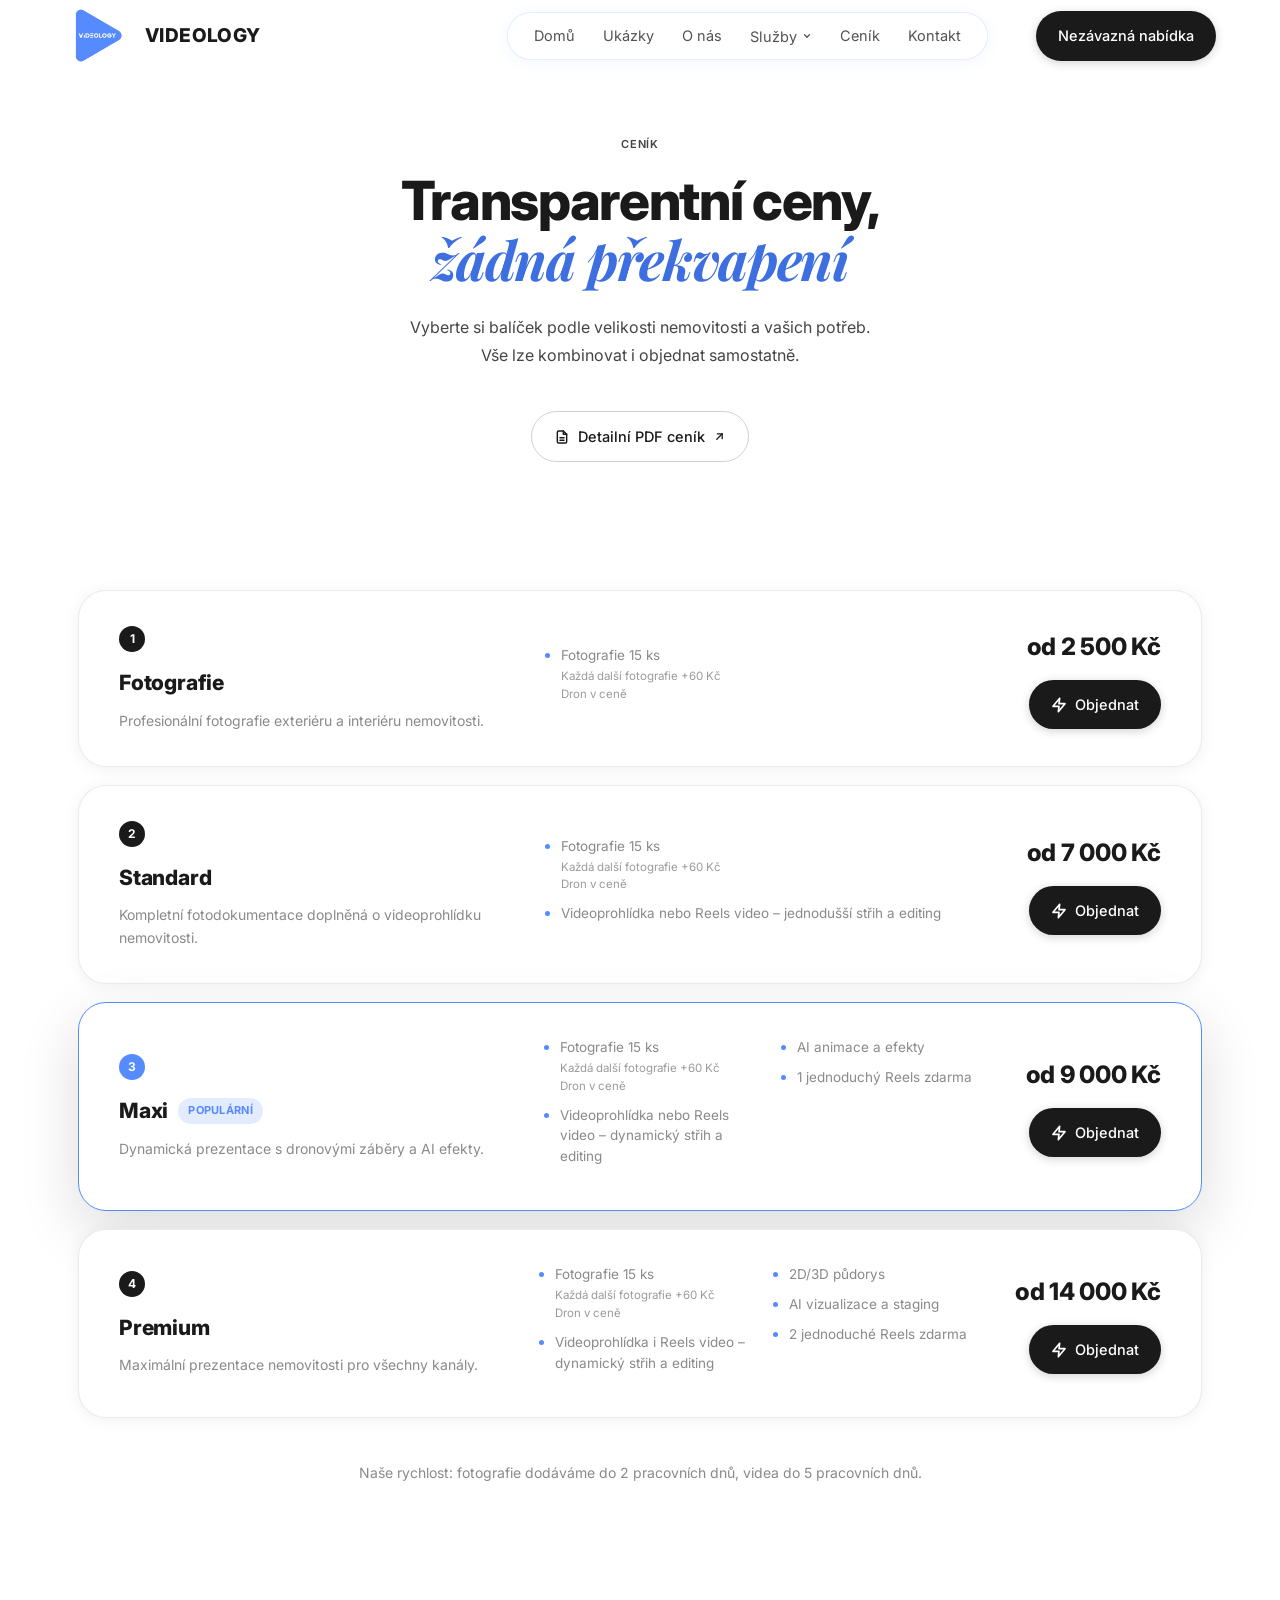
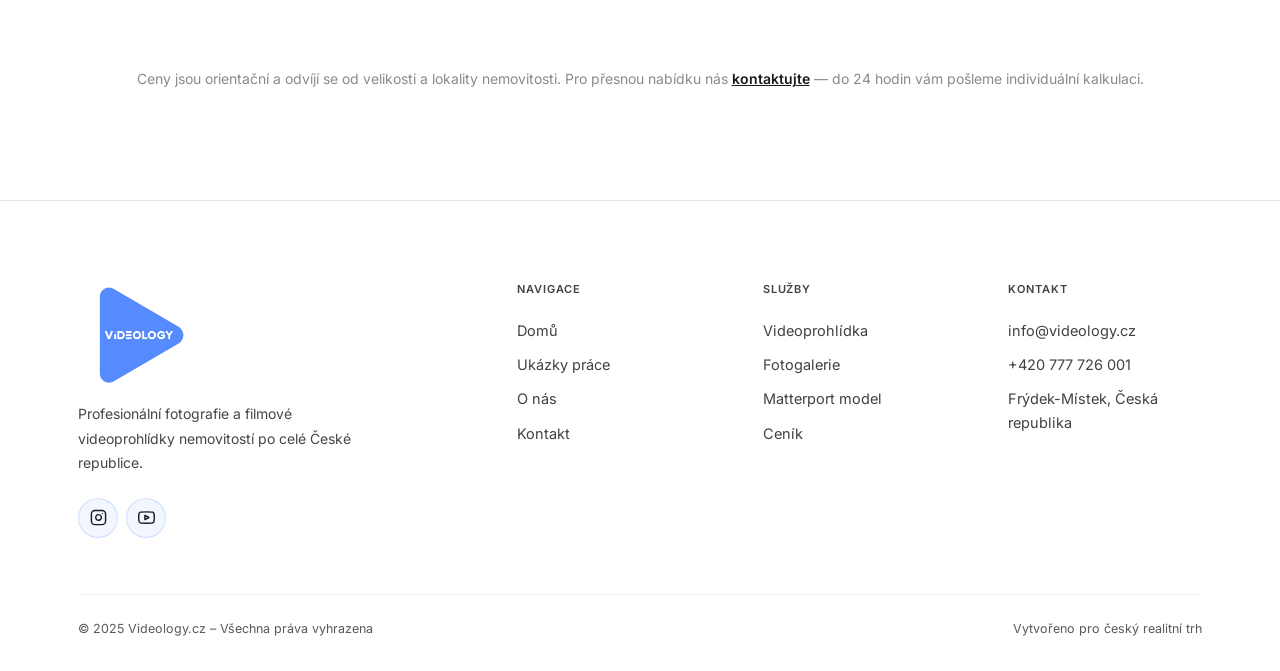
==== cenik.html @ 6eed4850 "Tweak accent-color usage in headings and fix Maxi/Standard highlight - Make three more italic headin" ====
<!DOCTYPE html>
<html lang="cs">
<head>
  <meta charset="UTF-8">
  <meta name="viewport" content="width=device-width, initial-scale=1.0">
  <title>Ceník – Videology.cz</title>
  <meta name="description" content="Ceník fotografických a video služeb pro nemovitosti — Videology.cz.">
  <link rel="icon" type="image/png" href="img/logo.png">
  <link rel="preconnect" href="https://fonts.googleapis.com">
  <link rel="preconnect" href="https://fonts.gstatic.com" crossorigin>
  <link href="https://fonts.googleapis.com/css2?family=Playfair+Display:ital,wght@0,700;1,400;1,700&family=Inter:wght@300;400;500;600;800&display=swap" rel="stylesheet">
  <link rel="stylesheet" href="css/style.css">
</head>
<body>

  <!-- ═══════════════════════════════════ NAVBAR ═══════════════════════════════════ -->
  <header class="navbar" id="navbar">
    <div class="container navbar-inner">
      <a href="index.html" class="nav-logo">
        <img src="img/logo.png" alt="Videology" class="brand-logo">
        <span class="brand-wordmark">VIDEOLOGY</span>
      </a>
      <nav class="nav-links" id="navLinks">
        <a href="index.html">Domů</a>
        <a href="index.html#vysledky">Ukázky</a>
        <a href="index.html#jak-pracujeme">O nás</a>
        <div class="nav-dropdown">
          <button type="button" class="nav-dropdown-trigger">
            Služby
            <svg width="10" height="10" viewBox="0 0 24 24" fill="none" stroke="currentColor" stroke-width="3" stroke-linecap="round" stroke-linejoin="round"><polyline points="6 9 12 15 18 9"/></svg>
          </button>
          <div class="nav-dropdown-menu">
            <a href="videoprohlidka.html">Videoprohlídka</a>
            <a href="fotogalerie.html">Fotogalerie</a>
            <a href="virtualni-model.html">Matterport model</a>
          </div>
        </div>
        <a href="cenik.html">Ceník</a>
        <a href="kontakt.html">Kontakt</a>
      </nav>
      <a href="index.html#kontakt" class="btn nav-cta">Nezávazná nabídka</a>
      <button class="nav-toggle" id="navToggle" aria-label="Otevřít menu">
        <span></span>
        <span></span>
        <span></span>
      </button>
    </div>
  </header>

  <!-- ═══════════════════════════════════ PRICING HEADER ═══════════════════════════ -->
  <section class="pricing-hero">
    <div class="container">
      <div class="results-header fade-up">
        <div class="section-label">Ceník</div>
        <h2 class="section-title">
          Transparentní ceny,<br>
          <em>žádná překvapení</em>
        </h2>
        <p class="section-subtitle">
          Vyberte si balíček podle velikosti nemovitosti a vašich potřeb.<br>
          Vše lze kombinovat i objednat samostatně.
        </p>
        <a href="cenik-videology.pdf" target="_blank" rel="noopener" class="btn btn-outline pdf-btn">
          <svg width="16" height="16" viewBox="0 0 24 24" fill="none" stroke="currentColor" stroke-width="2.2" stroke-linecap="round" stroke-linejoin="round"><path d="M14 3H7a2 2 0 0 0-2 2v14a2 2 0 0 0 2 2h10a2 2 0 0 0 2-2V8z"/><polyline points="14 3 14 8 19 8"/><line x1="9" y1="13" x2="15" y2="13"/><line x1="9" y1="17" x2="15" y2="17"/></svg>
          Detailní PDF ceník
          <svg width="13" height="13" viewBox="0 0 24 24" fill="none" stroke="currentColor" stroke-width="2.4" stroke-linecap="round" stroke-linejoin="round"><line x1="7" y1="17" x2="17" y2="7"/><polyline points="8 7 17 7 17 16"/></svg>
        </a>
      </div>
    </div>
  </section>

  <!-- ═══════════════════════════════════ BALÍČKY ══════════════════════════════════ -->
  <section class="services-section" style="padding-top:0;">
    <div class="container">
      <div class="plan-list">
        <div class="plan-row fade-up" style="--delay:0.1s">
          <div class="plan-row-info">
            <span class="plan-row-index">1</span>
            <h3>Fotografie</h3>
            <p>Profesionální fotografie exteriéru a interiéru nemovitosti.</p>
          </div>
          <ul class="plan-row-features">
            <li>Fotografie 15 ks<span class="plan-row-note">Každá další fotografie +60 Kč<br>Dron v ceně</span></li>
          </ul>
          <div class="plan-row-cta">
            <div class="plan-row-price">od 2 500 Kč</div>
            <a href="index.html#kontakt" class="btn btn-dark plan-order-btn" data-package="Fotografie">
              <svg width="16" height="16" viewBox="0 0 24 24" fill="none" stroke="currentColor" stroke-width="2.5" stroke-linecap="round" stroke-linejoin="round"><polygon points="13 2 3 14 12 14 11 22 21 10 12 10 13 2"/></svg>
              Objednat
            </a>
          </div>
        </div>

        <div class="plan-row fade-up" style="--delay:0.2s">
          <div class="plan-row-info">
            <span class="plan-row-index">2</span>
            <h3>Standard</h3>
            <p>Kompletní fotodokumentace doplněná o videoprohlídku nemovitosti.</p>
          </div>
          <ul class="plan-row-features">
            <li>Fotografie 15 ks<span class="plan-row-note">Každá další fotografie +60 Kč<br>Dron v ceně</span></li>
            <li>Videoprohlídka nebo Reels video – jednodušší střih a editing</li>
          </ul>
          <div class="plan-row-cta">
            <div class="plan-row-price">od 7 000 Kč</div>
            <a href="index.html#kontakt" class="btn btn-dark plan-order-btn" data-package="Standard">
              <svg width="16" height="16" viewBox="0 0 24 24" fill="none" stroke="currentColor" stroke-width="2.5" stroke-linecap="round" stroke-linejoin="round"><polygon points="13 2 3 14 12 14 11 22 21 10 12 10 13 2"/></svg>
              Objednat
            </a>
          </div>
        </div>

        <div class="plan-row plan-row--featured fade-up" style="--delay:0.3s">
          <div class="plan-row-info">
            <span class="plan-row-index">3</span>
            <h3>Maxi <span class="package-badge">Populární</span></h3>
            <p>Dynamická prezentace s dronovými záběry a AI efekty.</p>
          </div>
          <ul class="plan-row-features">
            <li>Fotografie 15 ks<span class="plan-row-note">Každá další fotografie +60 Kč<br>Dron v ceně</span></li>
            <li>Videoprohlídka nebo Reels video – dynamický střih a editing</li>
            <li>AI animace a efekty</li>
            <li>1 jednoduchý Reels zdarma</li>
          </ul>
          <div class="plan-row-cta">
            <div class="plan-row-price">od 9 000 Kč</div>
            <a href="index.html#kontakt" class="btn btn-dark plan-order-btn" data-package="Maxi">
              <svg width="16" height="16" viewBox="0 0 24 24" fill="none" stroke="currentColor" stroke-width="2.5" stroke-linecap="round" stroke-linejoin="round"><polygon points="13 2 3 14 12 14 11 22 21 10 12 10 13 2"/></svg>
              Objednat
            </a>
          </div>
        </div>

        <div class="plan-row fade-up" style="--delay:0.4s">
          <div class="plan-row-info">
            <span class="plan-row-index">4</span>
            <h3>Premium</h3>
            <p>Maximální prezentace nemovitosti pro všechny kanály.</p>
          </div>
          <ul class="plan-row-features">
            <li>Fotografie 15 ks<span class="plan-row-note">Každá další fotografie +60 Kč<br>Dron v ceně</span></li>
            <li>Videoprohlídka i Reels video – dynamický střih a editing</li>
            <li>2D/3D půdorys</li>
            <li>AI vizualizace a staging</li>
            <li>2 jednoduché Reels zdarma</li>
          </ul>
          <div class="plan-row-cta">
            <div class="plan-row-price">od 14 000 Kč</div>
            <a href="index.html#kontakt" class="btn btn-dark plan-order-btn" data-package="Premium">
              <svg width="16" height="16" viewBox="0 0 24 24" fill="none" stroke="currentColor" stroke-width="2.5" stroke-linecap="round" stroke-linejoin="round"><polygon points="13 2 3 14 12 14 11 22 21 10 12 10 13 2"/></svg>
              Objednat
            </a>
          </div>
        </div>
      </div>

      <p class="pricing-note fade-up">Naše rychlost: fotografie dodáváme do 2 pracovních dnů, videa do 5 pracovních dnů.</p>
    </div>
  </section>

  <!-- ═══════════════════════════════════ PRICING ROWS ═════════════════════════════ -->
  <section class="pricing-section">
    <div class="container">
      <p class="pricing-note fade-up">
        Ceny jsou orientační a odvíjí se od velikosti a lokality nemovitosti. Pro přesnou nabídku nás
        <a href="index.html#kontakt">kontaktujte</a> — do 24 hodin vám pošleme individuální kalkulaci.
      </p>
    </div>
  </section>

  <!-- ═══════════════════════════════════ FOOTER ═══════════════════════════════════ -->
  <footer class="footer">
    <div class="container">
      <div class="footer-grid">
        <div class="footer-col footer-brand">
          <a href="index.html" class="nav-logo footer-logo">
            <img src="img/logo.png" alt="Videology" class="brand-logo brand-logo--lg">
          </a>
          <p>Profesionální fotografie a filmové videoprohlídky nemovitostí po celé České republice.</p>
          <div class="footer-social">
            <a href="https://www.instagram.com/videology.cz/" target="_blank" rel="noopener noreferrer" aria-label="Instagram" class="social-icon">
              <svg width="17" height="17" viewBox="0 0 24 24" fill="none" stroke="currentColor" stroke-width="2" stroke-linecap="round"><rect x="2" y="2" width="20" height="20" rx="5"/><path d="M16 11.37A4 4 0 1 1 12.63 8 4 4 0 0 1 16 11.37z"/><line x1="17.5" y1="6.5" x2="17.51" y2="6.5"/></svg>
            </a>
            <a href="https://www.youtube.com/@videology_cz3250" target="_blank" rel="noopener noreferrer" aria-label="YouTube" class="social-icon">
              <svg width="17" height="17" viewBox="0 0 24 24" fill="none" stroke="currentColor" stroke-width="2" stroke-linecap="round" stroke-linejoin="round"><path d="M22.54 6.42a2.78 2.78 0 0 0-1.95-1.96C18.88 4 12 4 12 4s-6.88 0-8.59.46a2.78 2.78 0 0 0-1.95 1.96A29 29 0 0 0 1 12a29 29 0 0 0 .46 5.58A2.78 2.78 0 0 0 3.41 19.6C5.12 20 12 20 12 20s6.88 0 8.59-.46a2.78 2.78 0 0 0 1.95-1.95A29 29 0 0 0 23 12a29 29 0 0 0-.46-5.58z"/><polygon points="9.75 15.02 15.5 12 9.75 8.98 9.75 15.02"/></svg>
            </a>
          </div>
        </div>

        <div class="footer-col">
          <h4>Navigace</h4>
          <a href="index.html">Domů</a>
          <a href="index.html#vysledky">Ukázky práce</a>
          <a href="index.html#jak-pracujeme">O nás</a>
          <a href="kontakt.html">Kontakt</a>
        </div>

        <div class="footer-col">
          <h4>Služby</h4>
          <a href="videoprohlidka.html">Videoprohlídka</a>
          <a href="fotogalerie.html">Fotogalerie</a>
          <a href="virtualni-model.html">Matterport model</a>
          <a href="cenik.html">Ceník</a>
        </div>

        <div class="footer-col">
          <h4>Kontakt</h4>
          <a href="mailto:info@videology.cz">info@videology.cz</a>
          <a href="tel:+420777726001">+420 777 726 001</a>
          <span>Frýdek-Místek, Česká republika</span>
        </div>
      </div>

      <div class="footer-bottom">
        <p>© 2025 Videology.cz – Všechna práva vyhrazena</p>
        <p>Vytvořeno pro český realitní trh</p>
      </div>
    </div>
  </footer>

  <script src="js/main.js"></script>
</body>
</html>
---- css/style.css ----
/* ═══════════════════════════════════════════════════════
   VIDEOLOGY.CZ — Main Stylesheet
   ═══════════════════════════════════════════════════════ */

/* ── Variables ── */
:root {
  --bg:          #ffffff;
  --bg-card:     #ffffff;
  --dark:        #1a1a1a;
  --dark-2:      #3d6fe0;
  --text:        #3a3a3a;
  --muted:       #8a8a8a;
  --border:      rgba(0, 0, 0, 0.08);
  --shadow:      0 2px 16px rgba(0, 0, 0, 0.06);
  --shadow-md:   0 8px 32px rgba(0, 0, 0, 0.10);
  --shadow-lg:   0 20px 60px rgba(0, 0, 0, 0.14);
  --radius:      20px;
  --radius-sm:   12px;
  --radius-lg:   28px;
  --font:        'Inter', -apple-system, BlinkMacSystemFont, sans-serif;
  --serif:       'Playfair Display', Georgia, serif;
  --ease:        cubic-bezier(0.22, 1, 0.36, 1);
  --nav-h:       72px;

  /* Brand accents */
  --accent:      #558bff;
  --accent-2:    #3d6fe0;
  --accent-ink:  #ffffff;
  --accent-dim:  rgba(85, 139, 255, 0.16);
  --purple:      #558bff;
  --purple-dim:  rgba(85, 139, 255, 0.18);
}

/* ── Reset ── */
*, *::before, *::after { box-sizing: border-box; margin: 0; padding: 0; }
html { scroll-behavior: smooth; -webkit-text-size-adjust: 100%; }
body {
  font-family: var(--font);
  background: var(--bg);
  color: var(--dark);
  line-height: 1.6;
  overflow-x: hidden;
  -webkit-font-smoothing: antialiased;
}

img { display: block; max-width: 100%; }
a { color: inherit; text-decoration: none; }
button { cursor: pointer; }

/* ── Container ── */
.container {
  max-width: 1180px;
  margin: 0 auto;
  padding: 0 28px;
}

/* ── Typography helpers ── */
.section-label {
  font-size: 11px;
  font-weight: 600;
  letter-spacing: 0.08em;
  text-transform: uppercase;
  color: rgba(17,17,17,0.8);
  text-align: center;
  margin-bottom: 14px;
}

.section-title {
  font-family: var(--font);
  font-size: clamp(36px, 4.5vw, 54px);
  font-weight: 800;
  line-height: 1.08;
  letter-spacing: -0.025em;
  color: var(--dark);
  text-align: center;
  margin-bottom: 18px;
}

.section-title em {
  font-family: var(--serif);
  font-style: italic;
  font-weight: 700;
  color: var(--accent-2);
}

.section-subtitle {
  font-size: 16px;
  color: rgba(17,17,17,0.78);
  text-align: center;
  max-width: 500px;
  margin: 0 auto 32px;
  line-height: 1.75;
}

/* ── Buttons ── */
.btn {
  display: inline-flex;
  align-items: center;
  gap: 8px;
  padding: 13px 22px;
  border-radius: 50px;
  font-family: var(--font);
  font-size: 14.5px;
  font-weight: 500;
  border: none;
  white-space: nowrap;
  transition: transform 0.2s var(--ease), box-shadow 0.2s var(--ease), background 0.2s;
  cursor: pointer;
}

.btn-dark {
  background: var(--dark);
  color: #fff;
  box-shadow: 0 2px 10px rgba(0,0,0,0.18);
}

.btn-dark:hover {
  background: #000000;
  transform: translateY(-2px);
  box-shadow: 0 8px 24px rgba(0,0,0,0.22);
}

.btn-dark:active { transform: translateY(0); }

/* ── Outline button + PDF price-list link ── */
.btn-outline {
  background: transparent;
  color: var(--dark);
  border: 1.5px solid rgba(0,0,0,0.18);
}
.btn-outline:hover {
  background: var(--dark);
  color: #fff;
  border-color: var(--dark);
  transform: translateY(-2px);
}
.pdf-btn { margin-top: 6px; }
.pdf-btn-wrap { text-align: center; margin-top: 18px; }
.pdf-btn--hl {
  background: var(--accent);
  color: #fff;
  padding: 17px 34px;
  font-size: 16px;
  font-weight: 600;
  gap: 10px;
  box-shadow: 0 12px 30px rgba(85, 139, 255, 0.45);
}
.pdf-btn--hl:hover {
  background: var(--accent-2);
  transform: translateY(-3px);
  box-shadow: 0 16px 36px rgba(61, 111, 224, 0.5);
}

.btn-submit {
  width: 100%;
  justify-content: center;
  border-radius: 14px;
  padding: 15px 24px;
  font-size: 15.5px;
  font-weight: 600;
}

/* ── Scroll-reveal ── */
.fade-up {
  opacity: 0;
  transform: translateY(28px);
  transition: opacity 0.65s var(--ease), transform 0.65s var(--ease);
  transition-delay: var(--delay, 0s);
}
.fade-up.visible {
  opacity: 1;
  transform: translateY(0);
}


/* ═══════════════════════════════════════════════════════
   NAVBAR
   ═══════════════════════════════════════════════════════ */
.navbar {
  position: fixed;
  inset: 0 0 auto 0;
  z-index: 200;
  height: var(--nav-h);
  background: transparent;
  transition: background 0.3s, box-shadow 0.3s;
}

.navbar.scrolled {
  background: rgba(255,255,255,0.92);
  backdrop-filter: blur(14px);
  -webkit-backdrop-filter: blur(14px);
  box-shadow: 0 1px 24px rgba(0,0,0,0.1);
}

.navbar .container {
  max-width: none;
  padding: 0 clamp(20px, 6vw, 64px);
}

.navbar-inner {
  display: flex;
  align-items: center;
  height: var(--nav-h);
  gap: 40px;
}

.nav-logo {
  display: flex;
  align-items: center;
  gap: 10px;
  font-weight: 700;
  font-size: 16.5px;
  letter-spacing: -0.01em;
  flex-shrink: 0;
}

.brand-logo {
  height: 60px;
  width: auto;
  display: block;
  flex-shrink: 0;
}
.brand-logo--lg { height: 110px; }

.brand-wordmark {
  font-size: 19px;
  font-weight: 800;
  letter-spacing: 0.02em;
  color: var(--dark);
  transition: color 0.3s;
}
.navbar--over-video:not(.scrolled) .brand-wordmark { color: #fff; }

.nav-links {
  display: flex;
  align-items: center;
  gap: 28px;
  margin-left: auto;
  background: #ffffff;
  border: 1px solid rgba(85,139,255,0.15);
  box-shadow: 0 2px 14px rgba(85,139,255,0.08);
  backdrop-filter: blur(10px);
  -webkit-backdrop-filter: blur(10px);
  padding: 11px 26px;
  border-radius: 50px;
}

.nav-links a {
  font-size: 14.5px;
  font-weight: 400;
  color: var(--dark);
  opacity: 0.75;
  transition: opacity 0.2s, color 0.2s;
}
.nav-links a:hover { opacity: 1; color: var(--accent); }

.nav-dropdown { position: relative; }

.nav-dropdown-trigger {
  display: flex;
  align-items: center;
  gap: 5px;
  background: none;
  border: none;
  padding: 0;
  font-family: var(--font);
  font-size: 14.5px;
  font-weight: 400;
  color: var(--dark);
  opacity: 0.75;
  cursor: pointer;
  transition: opacity 0.2s, color 0.2s;
}
.nav-dropdown-trigger svg { transition: transform 0.2s; }
.nav-dropdown:hover .nav-dropdown-trigger,
.nav-dropdown.open .nav-dropdown-trigger { opacity: 1; color: var(--accent); }
.nav-dropdown:hover .nav-dropdown-trigger svg,
.nav-dropdown.open .nav-dropdown-trigger svg { transform: rotate(180deg); }

.nav-dropdown-menu {
  position: absolute;
  top: calc(100% + 16px);
  left: 50%;
  transform: translateX(-50%) translateY(6px);
  min-width: 200px;
  background: #fff;
  border: 1px solid var(--border);
  border-radius: 14px;
  box-shadow: var(--shadow-lg);
  padding: 8px;
  opacity: 0;
  visibility: hidden;
  transition: opacity 0.2s, transform 0.2s, visibility 0.2s;
  z-index: 10;
}
.nav-dropdown:hover .nav-dropdown-menu,
.nav-dropdown.open .nav-dropdown-menu {
  opacity: 1;
  visibility: visible;
  transform: translateX(-50%) translateY(0);
}
.nav-dropdown-menu a {
  display: block;
  padding: 10px 14px;
  border-radius: 8px;
  font-size: 14px;
  opacity: 1;
  white-space: nowrap;
}
.nav-dropdown-menu a:hover { background: var(--accent-dim); color: var(--accent); }

.nav-cta {
  margin-left: 8px;
  background: var(--dark);
  color: #fff;
  box-shadow: 0 2px 10px rgba(0,0,0,0.18);
}
.nav-cta:hover {
  background: #000000;
  color: #fff;
  transform: translateY(-2px);
  box-shadow: 0 8px 24px rgba(0,0,0,0.25);
}

.nav-toggle {
  display: none;
  flex-direction: column;
  justify-content: center;
  gap: 5px;
  background: none;
  border: none;
  padding: 4px;
  margin-left: auto;
}
.nav-toggle span {
  display: block;
  width: 22px;
  height: 2px;
  background: var(--dark);
  border-radius: 2px;
  transition: transform 0.25s, opacity 0.25s;
}
.nav-toggle.open span:nth-child(1) { transform: translateY(7px) rotate(45deg); }
.nav-toggle.open span:nth-child(2) { opacity: 0; }
.nav-toggle.open span:nth-child(3) { transform: translateY(-7px) rotate(-45deg); }


/* ═══════════════════════════════════════════════════════
   HERO
   ═══════════════════════════════════════════════════════ */
.hero {
  position: relative;
  min-height: 100vh;
  display: flex;
  flex-direction: column;
  padding-top: var(--nav-h);
  background: #ffffff;
  overflow: hidden;
}

.hero-video {
  position: absolute;
  inset: 0;
  width: 100%;
  height: 100%;
  object-fit: cover;
  z-index: 0;
}

.hero::before {
  content: '';
  position: absolute;
  inset: 0;
  background:
    radial-gradient(120% 90% at 85% 0%, rgba(85,139,255,0.35), transparent 55%),
    radial-gradient(90% 70% at 8% 100%, rgba(85,139,255,0.28), transparent 55%),
    linear-gradient(180deg, rgba(10,10,10,0.55) 0%, rgba(10,10,10,0.35) 35%, rgba(8,8,8,0.82) 100%);
  z-index: 1;
}

.hero-inner {
  position: relative;
  z-index: 2;
  flex: 1;
  display: flex;
  flex-direction: column;
  align-items: flex-start;
  justify-content: flex-end;
  gap: 26px;
  padding-top: 40px;
  padding-bottom: 56px;
}

.hero-text {
  display: flex;
  flex-direction: column;
  align-items: flex-start;
  gap: 22px;
}

/* Badge */
.badge {
  display: inline-flex;
  align-items: center;
  gap: 9px;
  padding: 8px 16px;
  border: 1.5px solid rgba(85,139,255,0.4);
  border-radius: 50px;
  font-size: 10.5px;
  font-weight: 600;
  letter-spacing: 0.07em;
  text-transform: uppercase;
  background: rgba(255,255,255,0.12);
  color: #ffffff;
  backdrop-filter: blur(6px);
}

.badge-dot {
  width: 7px;
  height: 7px;
  border-radius: 50%;
  background: var(--accent);
  flex-shrink: 0;
  animation: pulse 2.2s infinite;
}

@keyframes pulse {
  0%, 100% { box-shadow: 0 0 0 0 rgba(85,139,255, 0.45); }
  50%       { box-shadow: 0 0 0 6px rgba(85,139,255, 0); }
}

/* Hero title */
.hero-title {
  font-family: var(--font);
  font-size: clamp(40px, 5.5vw, 66px);
  font-weight: 800;
  line-height: 1.08;
  letter-spacing: -0.03em;
  color: #ffffff;
  max-width: 780px;
}

.hero-title em {
  font-family: var(--font);
  font-style: normal;
  font-weight: 800;
  color: var(--accent);
}

.hero-subtitle {
  font-size: 16.5px;
  color: rgba(255,255,255,0.82);
  line-height: 1.65;
  max-width: 460px;
}

.hero-actions {
  display: flex;
  align-items: center;
  gap: 28px;
  flex-wrap: wrap;
}

.btn-accent {
  background: var(--accent);
  color: var(--accent-ink);
  box-shadow: 0 4px 18px rgba(85,139,255,0.28);
}
.btn-accent:hover {
  background: #3d6fe0;
  transform: translateY(-2px);
  box-shadow: 0 10px 28px rgba(85,139,255,0.35);
}

/* Scroll cue */
.scroll-cue {
  display: inline-flex;
  align-items: center;
  gap: 14px;
  color: #ffffff;
}

.scroll-cue-circle {
  width: 52px;
  height: 52px;
  border-radius: 50%;
  border: 1.5px solid rgba(255,255,255,0.4);
  display: flex;
  align-items: center;
  justify-content: center;
  color: #ffffff;
  flex-shrink: 0;
  transition: background 0.25s, border-color 0.25s, transform 0.25s;
}
.scroll-cue:hover .scroll-cue-circle {
  background: var(--accent);
  border-color: var(--accent);
  color: var(--accent-ink);
  transform: translateY(3px);
}

.scroll-cue-label {
  font-size: 11.5px;
  font-weight: 600;
  letter-spacing: 0.09em;
  text-transform: uppercase;
  color: rgba(255,255,255,0.85);
}

/* Social icons */
.social-icons { display: flex; gap: 8px; }

.social-icon {
  width: 40px;
  height: 40px;
  border-radius: 50%;
  background: rgba(255,255,255,0.1);
  border: 1px solid rgba(255,255,255,0.25);
  display: flex;
  align-items: center;
  justify-content: center;
  color: #ffffff;
  transition: background 0.2s, color 0.2s, border-color 0.2s, transform 0.2s;
}
.social-icon:hover {
  background: var(--accent);
  color: var(--accent-ink);
  border-color: var(--accent);
  transform: translateY(-2px);
}

/* Hero bottom info bar */
.hero-bottombar {
  position: relative;
  z-index: 2;
  width: 100%;
  background: rgba(20,20,25,0.18);
  backdrop-filter: blur(10px);
  -webkit-backdrop-filter: blur(10px);
  display: flex;
  align-items: center;
  justify-content: space-between;
  flex-wrap: wrap;
  gap: 24px;
  padding: 30px clamp(20px, 6vw, 64px);
}

.hero-contacts {
  display: flex;
  align-items: center;
  gap: clamp(20px, 4vw, 56px);
  flex-wrap: wrap;
  margin-left: auto;
}

.hero-contact-item {
  display: flex;
  align-items: center;
  gap: 14px;
}

.hero-contact-icon {
  width: 44px;
  height: 44px;
  border-radius: 50%;
  background: #ffffff;
  color: var(--dark);
  display: flex;
  align-items: center;
  justify-content: center;
  flex-shrink: 0;
}

.hero-contact-text { display: flex; flex-direction: column; gap: 2px; }
.hero-contact-text span { font-size: 12px; color: rgba(255,255,255,0.7); }
.hero-contact-text strong { font-size: 15px; font-weight: 700; color: #ffffff; }


/* ═══════════════════════════════════════════════════════
   BRANDS TICKER
   ═══════════════════════════════════════════════════════ */
.brands {
  padding: 36px 0;
  border-top: 1px solid rgba(85,139,255,0.14);
  border-bottom: 1px solid rgba(85,139,255,0.14);
  overflow: hidden;
}

.brands-header {
  text-align: center;
  font-size: 13.5px;
  color: rgba(17,17,17,0.78);
  margin-bottom: 20px;
}
.brands-header strong { color: var(--dark); font-weight: 600; }

.ticker-wrapper {
  overflow: hidden;
  position: relative;
}
.ticker-wrapper::before,
.ticker-wrapper::after {
  content: '';
  position: absolute;
  top: 0; bottom: 0;
  width: 120px;
  z-index: 1;
  pointer-events: none;
}
.ticker-wrapper::before { left: 0;  background: linear-gradient(to right, var(--bg), transparent); }
.ticker-wrapper::after  { right: 0; background: linear-gradient(to left,  var(--bg), transparent); }

.ticker-track {
  display: flex;
  width: max-content;
  animation: ticker 28s linear infinite;
  animation-play-state: paused;
  will-change: transform;
}
.ticker-track.running { animation-play-state: running; }
.ticker-track:hover { animation-play-state: paused; }

.ticker-item {
  display: flex;
  align-items: center;
  gap: 12px;
  padding: 0 36px;
  font-size: 14px;
  font-weight: 500;
  color: rgba(17,17,17,0.7);
  white-space: nowrap;
  transition: color 0.2s;
}
.ticker-item:hover { color: var(--dark); }

.ticker-sep { font-size: 8px; opacity: 0.3; }

@keyframes ticker {
  from { transform: translateX(0); }
  to   { transform: translateX(calc(-1 * var(--ticker-distance, 50%))); }
}


/* ═══════════════════════════════════════════════════════
   RESULTS
   ═══════════════════════════════════════════════════════ */
.results-section { padding: 100px 0; }

.results-header {
  text-align: center;
  margin-bottom: 60px;
  display: flex;
  flex-direction: column;
  align-items: center;
  gap: 4px;
}

.results-toggle {
  display: flex;
  justify-content: center;
  gap: 8px;
  margin-bottom: 28px;
}
.results-toggle-btn {
  padding: 10px 22px;
  border-radius: 100px;
  border: 1px solid var(--border);
  background: #fff;
  color: var(--muted);
  font-family: var(--font);
  font-size: 14px;
  font-weight: 600;
  cursor: pointer;
  transition: background 0.2s, color 0.2s, border-color 0.2s;
}
.results-toggle-btn:hover { color: var(--dark); }
.results-toggle-btn.active {
  background: var(--dark);
  border-color: var(--dark);
  color: #fff;
}

.results-carousel {
  position: relative;
}

.results-track {
  display: flex;
  gap: 16px;
  overflow-x: auto;
  scroll-snap-type: x mandatory;
  scroll-behavior: smooth;
  padding: 8px 8px 24px;
  margin: -8px -8px -24px;
  -ms-overflow-style: none;
  scrollbar-width: none;
}
.results-track::-webkit-scrollbar { display: none; }
.results-track[hidden] { display: none; }

.result-card {
  position: relative;
  flex: 0 0 calc((100% - 32px) / 3);
  border-radius: var(--radius-lg);
  overflow: hidden;
  aspect-ratio: 3/4;
  box-shadow: var(--shadow-md);
  scroll-snap-align: start;
}
#resultsTrackWide .result-card { flex: 0 0 calc((100% - 16px) / 2); aspect-ratio: 16/9; }

.result-card--raised { transform: translateY(-36px); }

.result-card img {
  width: 100%;
  height: 100%;
  object-fit: cover;
  transition: transform 0.6s var(--ease);
}
.result-card:hover img { transform: scale(1.04); }

.results-arrow {
  position: absolute;
  top: 50%;
  transform: translateY(-50%);
  width: 48px;
  height: 48px;
  border-radius: 50%;
  border: 1px solid var(--border);
  background: #fff;
  color: var(--dark);
  display: flex;
  align-items: center;
  justify-content: center;
  cursor: pointer;
  box-shadow: var(--shadow-md);
  transition: background 0.2s, color 0.2s, transform 0.2s;
  z-index: 3;
}
.results-arrow:hover { background: var(--dark); color: #fff; }
.results-arrow--prev { left: -24px; }
.results-arrow--next { right: -24px; }

.card-handle {
  position: absolute;
  bottom: 18px;
  left: 18px;
  z-index: 1;
  background: rgba(255,255,255,0.85);
  backdrop-filter: blur(10px);
  color: var(--dark);
  font-size: 12.5px;
  font-weight: 400;
  padding: 6px 12px;
  border-radius: 100px;
  letter-spacing: 0.01em;
}


/* ═══════════════════════════════════════════════════════
   HOW WE WORK
   ═══════════════════════════════════════════════════════ */
.how-section { padding: 100px 0; }

.steps-layout {
  display: grid;
  grid-template-columns: 1fr 1fr;
  gap: 18px;
  align-items: stretch;
  margin-top: 56px;
  margin-bottom: 56px;
}

.steps-col {
  display: flex;
  flex-direction: column;
  justify-content: space-between;
  gap: 14px;
}

.quote-photo.steps-photo {
  width: 100%;
  height: 100%;
  align-self: stretch;
}

.step-card {
  width: 100%;
  background: var(--bg-card);
  border-radius: var(--radius);
  padding: 26px 26px 24px;
  position: relative;
  border: 1px solid var(--border);
  box-shadow: var(--shadow);
  transition: transform 0.3s var(--ease), box-shadow 0.3s var(--ease);
}
.step-card:hover {
  transform: translateY(-5px);
  box-shadow: var(--shadow-md);
}

.step-badge {
  position: absolute;
  top: -13px;
  left: 24px;
  width: 30px;
  height: 30px;
  background: var(--dark);
  color: #fff;
  border-radius: 9px;
  display: flex;
  align-items: center;
  justify-content: center;
  font-size: 13px;
  font-weight: 700;
  box-shadow: 0 2px 8px rgba(0,0,0,0.25);
}

.step-icon {
  width: 64px;
  height: 64px;
  display: block;
  margin-bottom: 14px;
  object-fit: contain;
}

.step-card h3 {
  font-size: 21px;
  font-weight: 700;
  margin-bottom: 12px;
  letter-spacing: -0.01em;
}
.step-card p { font-size: 16px; color: var(--muted); line-height: 1.7; }

.quote-photo {
  position: relative;
  display: block;
  border-radius: var(--radius-lg);
  overflow: hidden;
  box-shadow: var(--shadow-md);
  aspect-ratio: 3/2;
  align-self: center;
  cursor: pointer;
}
.quote-photo img {
  width: 100%;
  height: 100%;
  object-fit: cover;
  transition: transform 0.5s var(--ease), filter 0.3s;
}
.quote-photo::before {
  content: '';
  position: absolute;
  inset: 0;
  background: rgba(0,0,0,0.15);
  opacity: 0;
  transition: opacity 0.3s;
}
.quote-photo:hover img { transform: scale(1.05); filter: brightness(0.85); }
.quote-photo:hover::before { opacity: 1; }

.quote-photo-play {
  position: absolute;
  top: 50%;
  left: 50%;
  width: 60px;
  height: 60px;
  transform: translate(-50%, -50%) scale(0.85);
  border-radius: 50%;
  background: rgba(255,255,255,0.92);
  color: var(--dark);
  display: flex;
  align-items: center;
  justify-content: center;
  padding-left: 3px;
  opacity: 0;
  transition: opacity 0.3s, transform 0.3s;
  z-index: 1;
}
.quote-photo:hover .quote-photo-play { opacity: 1; transform: translate(-50%, -50%) scale(1); }


/* ═══════════════════════════════════════════════════════
   SERVICES — package plans, stacked full-width rows
   ═══════════════════════════════════════════════════════ */
.services-section { padding: 80px 0 100px; }

.plan-list {
  display: flex;
  flex-direction: column;
  gap: 18px;
  margin-top: 48px;
}

.plan-row {
  position: relative;
  display: grid;
  grid-template-columns: 1.05fr 1.2fr auto;
  gap: 32px;
  align-items: center;
  background: var(--bg-card);
  border: 1.5px solid var(--border);
  border-radius: var(--radius-lg);
  padding: 34px 40px;
  box-shadow: var(--shadow);
  transition: transform 0.3s var(--ease), box-shadow 0.3s var(--ease);
}
.plan-row:hover {
  transform: translateY(-4px);
  box-shadow: var(--shadow-md);
}
.plan-row--featured {
  border-color: var(--accent);
  box-shadow: var(--shadow-lg);
}

.plan-row-index {
  display: inline-flex;
  align-items: center;
  justify-content: center;
  width: 26px;
  height: 26px;
  border-radius: 50%;
  background: var(--dark);
  color: #fff;
  font-size: 12px;
  font-weight: 700;
  margin-bottom: 14px;
}
.plan-row--featured .plan-row-index { background: var(--accent); }

.plan-row-info h3 {
  display: flex;
  align-items: center;
  gap: 10px;
  flex-wrap: wrap;
  font-size: 21px;
  font-weight: 800;
  letter-spacing: -0.01em;
  color: var(--dark);
  margin-bottom: 10px;
}
.plan-row-info .package-badge { font-weight: 700; }
.plan-row-info p {
  font-size: 14px;
  color: var(--muted);
  line-height: 1.6;
}

.plan-row-features {
  list-style: none;
  columns: 2;
  column-gap: 24px;
}
.plan-row-features li {
  position: relative;
  padding-left: 16px;
  margin-bottom: 9px;
  font-size: 13.5px;
  color: var(--muted);
  line-height: 1.55;
  break-inside: avoid;
}
.plan-row-features li:nth-child(2) {
  break-after: column;
  -webkit-column-break-after: always;
}

/* 2 items or fewer: one column, so every line sits directly under the previous one */
.plan-row-features:not(:has(li:nth-child(3))) { columns: 1; }

.plan-row-features li::before {
  content: '';
  position: absolute;
  left: 0;
  top: 8px;
  width: 5px;
  height: 5px;
  border-radius: 50%;
  background: var(--accent);
}

.plan-row-note {
  display: block;
  margin-top: 2px;
  font-size: 11.5px;
  color: var(--muted);
  opacity: 0.85;
}

.plan-row-cta {
  display: flex;
  flex-direction: column;
  align-items: flex-end;
  gap: 14px;
}
.plan-row-price {
  font-size: 24px;
  font-weight: 800;
  letter-spacing: -0.01em;
  color: var(--dark);
  white-space: nowrap;
}
.plan-row-price--tbd { color: var(--muted); }
.plan-order-btn { white-space: nowrap; }
.plan-pdf-btn {
  padding: 9px 16px;
  font-size: 12.5px;
  white-space: nowrap;
}

.package-badge {
  background: var(--accent-dim);
  color: var(--accent);
  font-size: 11px;
  font-weight: 700;
  letter-spacing: 0.03em;
  text-transform: uppercase;
  padding: 4px 10px;
  border-radius: 100px;
}


/* ═══════════════════════════════════════════════════════
   STATS
   ═══════════════════════════════════════════════════════ */
.stats-section {
  background: var(--dark);
  padding: 80px 0;
}

.stats-grid {
  display: grid;
  grid-template-columns: repeat(4, 1fr);
  gap: 32px;
}

.stat-item { text-align: center; color: #fff; }

.stat-row {
  display: flex;
  align-items: baseline;
  justify-content: center;
  gap: 2px;
  margin-bottom: 8px;
}

.stat-number {
  font-size: 56px;
  font-weight: 800;
  letter-spacing: -0.04em;
  line-height: 1;
}

.stat-suffix {
  font-size: 32px;
  font-weight: 700;
  letter-spacing: -0.02em;
  opacity: 0.7;
}

.stat-label {
  font-size: 13.5px;
  color: rgba(255,255,255,0.8);
  font-weight: 400;
}


/* ═══════════════════════════════════════════════════════
   CTA / CONTACT
   ═══════════════════════════════════════════════════════ */
.cta-section { padding: 100px 0; }

.cta-inner {
  max-width: 820px;
  margin: 0 auto;
  text-align: center;
}

.contact-form {
  display: flex;
  flex-direction: column;
  gap: 12px;
  margin-top: 40px;
  text-align: left;
}

.form-row {
  display: grid;
  grid-template-columns: 1fr 1fr;
  gap: 12px;
}

.form-field input,
.form-field textarea {
  width: 100%;
  padding: 13px 17px;
  border: 1.5px solid var(--border);
  border-radius: 14px;
  background: var(--bg-card);
  font-family: var(--font);
  font-size: 14.5px;
  color: var(--dark);
  outline: none;
  transition: border-color 0.2s, box-shadow 0.2s;
}
.form-field input::placeholder,
.form-field textarea::placeholder { color: #bbb; }

.form-field input:focus,
.form-field textarea:focus {
  border-color: var(--dark);
  box-shadow: 0 0 0 3px rgba(20,20,20,0.06);
}

.form-field textarea {
  resize: vertical;
  min-height: 120px;
}

.form-field select {
  width: 100%;
  padding: 13px 17px;
  border: 1.5px solid var(--border);
  border-radius: 14px;
  background: var(--bg-card);
  font-family: var(--font);
  font-size: 14.5px;
  color: var(--dark);
  outline: none;
  cursor: pointer;
  transition: border-color 0.2s, box-shadow 0.2s;
}
.form-field select:focus {
  border-color: var(--dark);
  box-shadow: 0 0 0 3px rgba(20,20,20,0.06);
}

.field-error {
  display: none;
  margin: 6px 4px 0;
  font-size: 12.5px;
  font-weight: 500;
  color: #ef4444;
}
.form-field.has-error .field-error { display: block; }
.form-field.has-error input,
.form-field.has-error select,
.form-field.has-error textarea {
  border-color: #ef4444;
  box-shadow: 0 0 0 3px rgba(239, 68, 68, 0.1);
}
.form-required-note {
  font-size: 12.5px;
  color: var(--muted);
  margin-top: 2px;
}

.form-note {
  font-size: 12.5px;
  color: rgba(17,17,17,0.7);
  text-align: center;
  margin-top: 4px;
}

/* ── Booking calendar (month view + time slots) ── */
.booking-calendar {
  background: linear-gradient(180deg, #f5f8ff 0%, #ffffff 46%);
  border: 1.5px solid rgba(85, 139, 255, 0.28);
  border-radius: 22px;
  padding: 26px 28px 24px;
  box-shadow: 0 8px 30px rgba(85, 139, 255, 0.08);
}
.booking-calendar-label {
  display: block;
  font-size: 12px;
  font-weight: 700;
  letter-spacing: 0.1em;
  text-transform: uppercase;
  color: var(--accent-2);
  margin-bottom: 16px;
}

.cal-head {
  display: flex;
  align-items: center;
  justify-content: space-between;
  margin-bottom: 14px;
}
.cal-title {
  font-size: 19px;
  font-weight: 800;
  letter-spacing: -0.01em;
  color: var(--dark);
}
.cal-nav {
  width: 38px;
  height: 38px;
  border-radius: 50%;
  border: 1.5px solid rgba(85, 139, 255, 0.35);
  background: #fff;
  color: var(--accent-2);
  display: flex;
  align-items: center;
  justify-content: center;
  transition: background 0.2s, color 0.2s;
}
.cal-nav:hover:not(:disabled) { background: var(--accent); color: #fff; border-color: var(--accent); }
.cal-nav:disabled { opacity: 0.3; cursor: default; }

.cal-weekdays,
.cal-grid {
  display: grid;
  grid-template-columns: repeat(7, 1fr);
  gap: 6px;
}
.cal-weekdays { margin-bottom: 6px; }
.cal-weekdays span {
  text-align: center;
  font-size: 11px;
  font-weight: 700;
  letter-spacing: 0.06em;
  text-transform: uppercase;
  color: var(--accent-2);
  opacity: 0.85;
  padding: 6px 0;
}

.cal-day {
  aspect-ratio: 1 / 0.56;
  min-height: 46px;
  border-radius: 12px;
  border: 1.5px solid rgba(85, 139, 255, 0.16);
  background: #fff;
  font-family: var(--font);
  font-size: 15px;
  font-weight: 600;
  color: var(--dark);
  cursor: pointer;
  box-shadow: 0 1px 0 rgba(0, 0, 0, 0.04);
  transition: background 0.18s, color 0.18s, border-color 0.18s, transform 0.18s var(--ease);
}
.cal-day:hover:not(:disabled) { border-color: var(--accent); background: rgba(85, 139, 255, 0.08); transform: translateY(-1px); }
.cal-day.is-today { border-color: rgba(85, 139, 255, 0.55); color: var(--accent-2); }
.cal-day.is-selected {
  background: var(--accent);
  border-color: var(--accent);
  color: #fff;
  box-shadow: 0 6px 16px rgba(85, 139, 255, 0.4);
}
.cal-day:disabled { background: transparent; border-color: transparent; box-shadow: none; color: rgba(0, 0, 0, 0.22); cursor: default; }
.cal-empty { visibility: hidden; }

.booking-cal-times {
  display: grid;
  grid-template-columns: repeat(auto-fill, minmax(88px, 1fr));
  gap: 8px;
  margin-top: 18px;
  padding-top: 18px;
  border-top: 1.5px dashed rgba(85, 139, 255, 0.3);
}
.booking-time {
  padding: 10px 8px;
  border-radius: 100px;
  border: 1.5px solid rgba(85, 139, 255, 0.35);
  background: #fff;
  font-family: var(--font);
  font-size: 14px;
  font-weight: 600;
  color: var(--accent-2);
  cursor: pointer;
  transition: background 0.2s, color 0.2s, border-color 0.2s;
}
.booking-time:hover { background: rgba(85, 139, 255, 0.1); }
.booking-time.is-selected { background: var(--accent); color: #fff; border-color: var(--accent); }

.booking-summary {
  margin-top: 16px;
  font-size: 13.5px;
  color: var(--muted);
}
.booking-summary.is-set { color: var(--accent-2); font-weight: 700; }
.booking-summary.is-error { color: #ef4444; font-weight: 600; }

/* ═══════════════════════════════════════════════════════
   FOOTER
   ═══════════════════════════════════════════════════════ */
.footer {
  background: #fff;
  color: var(--dark);
  padding: 80px 0 32px;
  border-top: 1px solid rgba(17,17,17,0.1);
}

.footer-grid {
  display: grid;
  grid-template-columns: 2fr 1fr 1fr 1fr;
  gap: 52px;
  padding-bottom: 56px;
  border-bottom: 1px solid rgba(85,139,255,0.12);
}

.footer-brand .footer-logo { margin-bottom: 16px; }
.footer-brand .footer-logo span { color: rgba(17,17,17,0.9); }

.footer-brand p {
  font-size: 14px;
  color: rgba(17,17,17,0.78);
  line-height: 1.75;
  margin-bottom: 22px;
  max-width: 280px;
}

.footer-social { display: flex; gap: 8px; }
.footer .social-icon {
  background: rgba(85,139,255,0.08);
  border-color: rgba(85,139,255,0.22);
  color: var(--dark);
}
.footer .social-icon:hover {
  background: var(--dark);
  color: #fff;
  border-color: var(--dark);
}

.footer-col h4 {
  font-size: 11px;
  font-weight: 600;
  letter-spacing: 0.08em;
  text-transform: uppercase;
  color: rgba(17,17,17,0.8);
  margin-bottom: 20px;
}

.footer-col a:not(.social-icon),
.footer-col span {
  display: block;
  font-size: 14.5px;
  color: rgba(17,17,17,0.8);
  margin-bottom: 11px;
  transition: color 0.2s;
}
.footer-col a:hover { color: var(--dark); }

.footer-bottom {
  display: flex;
  justify-content: space-between;
  align-items: center;
  padding-top: 24px;
  font-size: 12.5px;
  color: rgba(17,17,17,0.7);
}


/* ═══════════════════════════════════════════════════════
   PRICING
   ═══════════════════════════════════════════════════════ */
.pricing-hero { padding: calc(var(--nav-h) + 64px) 0 20px; }

.pricing-section { padding: 40px 0 110px; }

.pricing-rows {
  display: flex;
  flex-direction: column;
  margin-top: 20px;
}

.pricing-row {
  display: grid;
  grid-template-columns: 1.2fr 1fr;
  gap: 48px;
  align-items: center;
  padding: 40px 0;
  border-bottom: 1px solid var(--border);
}
.pricing-row:first-child { padding-top: 8px; }
.pricing-row:last-child { border-bottom: none; }

.pricing-row-text h3 {
  font-family: var(--serif);
  font-style: italic;
  font-size: 24px;
  font-weight: 700;
  letter-spacing: -0.01em;
  color: var(--accent-2);
  margin-bottom: 10px;
}

.pricing-row-lead {
  font-size: 14.5px;
  font-weight: 600;
  color: var(--dark);
  margin-bottom: 14px;
  line-height: 1.5;
}

.pricing-row-list {
  list-style: none;
  display: flex;
  flex-direction: column;
  gap: 8px;
}
.pricing-row-list li {
  position: relative;
  padding-left: 16px;
  font-size: 13.5px;
  color: var(--muted);
  line-height: 1.55;
}
.pricing-row-list li::before {
  content: '';
  position: absolute;
  left: 0;
  top: 8px;
  width: 5px;
  height: 5px;
  border-radius: 50%;
  background: var(--accent);
}

.pricing-row-box {
  background: var(--bg-card);
  border: 1px solid var(--border);
  border-radius: var(--radius);
  box-shadow: var(--shadow);
  padding: 24px 28px;
  display: flex;
  flex-direction: column;
  gap: 14px;
}

.pricing-row-item {
  display: flex;
  align-items: baseline;
  justify-content: space-between;
  gap: 16px;
  font-size: 14px;
}
.pricing-row-item span { color: var(--muted); }
.pricing-row-item strong {
  color: var(--dark);
  font-weight: 800;
  white-space: nowrap;
}

.pricing-note {
  text-align: center;
  font-size: 14px;
  color: var(--muted);
  margin-top: 44px;
}
.pricing-note a { color: var(--dark); font-weight: 600; text-decoration: underline; }


/* ═══════════════════════════════════════════════════════
   MATTERPORT
   ═══════════════════════════════════════════════════════ */
.matterport-section { padding: 20px 0 110px; }

.matterport-frame {
  position: relative;
  width: 100%;
  aspect-ratio: 16/9;
  border-radius: var(--radius-lg);
  overflow: hidden;
  box-shadow: var(--shadow-lg);
  border: 1px solid var(--border);
}
.matterport-frame iframe {
  position: absolute;
  inset: 0;
  width: 100%;
  height: 100%;
  border: none;
}


/* ═══════════════════════════════════════════════════════
   GALLERY
   ═══════════════════════════════════════════════════════ */
.gallery-section { padding: 20px 0 110px; }

.gallery-grid {
  columns: 3;
  column-gap: 16px;
}
.gallery-item {
  break-inside: avoid;
  margin-bottom: 16px;
  border-radius: var(--radius);
  overflow: hidden;
  box-shadow: var(--shadow);
}
.gallery-item img {
  width: 100%;
  display: block;
  transition: transform 0.5s var(--ease);
}
.gallery-item:hover img { transform: scale(1.04); }


/* ═══════════════════════════════════════════════════════
   VIDEO GALLERY
   ═══════════════════════════════════════════════════════ */
.video-section { padding: 20px 0 110px; }

.video-section-head {
  display: flex;
  align-items: baseline;
  justify-content: space-between;
  gap: 16px;
  margin: 56px 0 22px;
}
.video-section-head:first-child { margin-top: 0; }

.video-subheading {
  display: flex;
  align-items: center;
  gap: 12px;
  font-family: var(--serif);
  font-style: italic;
  font-size: 22px;
  font-weight: 700;
  letter-spacing: -0.01em;
  color: var(--accent-2);
}
.video-subheading::before {
  content: '';
  width: 28px;
  height: 3px;
  border-radius: 2px;
  background: var(--accent);
}

.video-count {
  font-size: 12.5px;
  font-weight: 600;
  color: var(--muted);
  white-space: nowrap;
}

.video-carousel { position: relative; }

.video-track {
  display: grid;
  grid-template-columns: repeat(3, 1fr);
  gap: 18px;
}
.video-track[hidden] { display: none; }

.video-card {
  position: relative;
  border-radius: var(--radius-lg);
  overflow: hidden;
  box-shadow: var(--shadow-md);
  background: #111;
  cursor: pointer;
  transition: box-shadow 0.3s, transform 0.3s;
}
.video-card:hover { box-shadow: var(--shadow-lg); }
.video-track--wide  .video-card { aspect-ratio: 16/9; }
.video-track--reels .video-card { aspect-ratio: 9/16; }
.video-card[hidden] { display: none; }

.video-pagination {
  display: flex;
  align-items: center;
  justify-content: center;
  gap: 18px;
  margin-top: 28px;
}
.video-pagination[hidden] { display: none; }
.video-pagination-count {
  font-size: 13px;
  font-weight: 600;
  color: var(--muted);
  min-width: 34px;
  text-align: center;
}

.video-card img,
.video-card video {
  width: 100%;
  height: 100%;
  object-fit: cover;
  transition: transform 0.5s var(--ease);
}
.video-card:hover img,
.video-card:hover video { transform: scale(1.04); }

/* Covers already carry their own bottom gradient + title, so no extra dark overlay */
.video-card::before { content: none; }

.video-play {
  position: absolute;
  top: 50%;
  left: 50%;
  transform: translate(-50%, -50%);
  width: 56px;
  height: 56px;
  border-radius: 50%;
  background: rgba(255,255,255,0.92);
  color: var(--dark);
  display: flex;
  align-items: center;
  justify-content: center;
  padding-left: 3px;
  z-index: 1;
  transition: transform 0.25s, background 0.2s;
}
.video-card:hover .video-play { transform: translate(-50%, -50%) scale(1.1); background: #fff; }

.video-card-label {
  position: absolute;
  left: 14px;
  bottom: 14px;
  right: 14px;
  color: #fff;
  font-size: 13px;
  font-weight: 600;
  z-index: 1;
}

.video-empty {
  text-align: center;
  padding: 60px 24px;
  border: 1px dashed var(--border);
  border-radius: var(--radius-lg);
  color: var(--muted);
  font-size: 14.5px;
}

.video-arrow {
  width: 40px;
  height: 40px;
  border-radius: 50%;
  border: 1px solid var(--border);
  background: #fff;
  color: var(--dark);
  display: flex;
  align-items: center;
  justify-content: center;
  cursor: pointer;
  box-shadow: var(--shadow-md);
  transition: background 0.2s, color 0.2s, opacity 0.2s;
}
.video-arrow:hover { background: var(--dark); color: #fff; }
.video-arrow:disabled { opacity: 0.35; cursor: default; pointer-events: none; }

.video-lightbox {
  position: fixed;
  inset: 0;
  z-index: 500;
  display: flex;
  align-items: center;
  justify-content: center;
  padding: 60px 24px;
  background: rgba(8,8,8,0.92);
  opacity: 0;
  visibility: hidden;
  transition: opacity 0.25s, visibility 0.25s;
}
.video-lightbox.open { opacity: 1; visibility: visible; }

.video-lightbox video {
  max-width: 100%;
  max-height: 100%;
  border-radius: 14px;
  box-shadow: 0 24px 70px rgba(0,0,0,0.5);
}

.video-lightbox-close {
  position: fixed;
  top: 24px;
  right: 24px;
  width: 44px;
  height: 44px;
  border-radius: 50%;
  border: none;
  background: rgba(255,255,255,0.12);
  color: #fff;
  display: flex;
  align-items: center;
  justify-content: center;
  cursor: pointer;
  transition: background 0.2s;
  z-index: 501;
}
.video-lightbox-close:hover { background: rgba(255,255,255,0.24); }


/* ═══════════════════════════════════════════════════════
   CONTACT PAGE
   ═══════════════════════════════════════════════════════ */
.contact-section { padding: 20px 0 110px; }

.contact-top {
  display: grid;
  grid-template-columns: 1fr 1fr;
  gap: 48px;
  align-items: center;
  padding-bottom: 56px;
  margin-bottom: 56px;
  border-bottom: 1px solid var(--border);
}

.contact-lead h3 {
  font-family: var(--serif);
  font-style: italic;
  font-size: 26px;
  font-weight: 700;
  color: var(--dark);
  margin-bottom: 14px;
}
.contact-lead p {
  font-size: 15px;
  color: var(--muted);
  line-height: 1.7;
  max-width: 420px;
}

.contact-card {
  background: var(--bg-card);
  border: 1px solid var(--border);
  border-radius: var(--radius-lg);
  box-shadow: var(--shadow-lg);
  padding: 40px 32px;
  text-align: center;
}
.contact-card-icon {
  width: 48px;
  height: 48px;
  margin: 0 auto 16px;
  border-radius: 50%;
  background: var(--accent-dim);
  color: var(--accent);
  display: flex;
  align-items: center;
  justify-content: center;
}
.contact-card-phone {
  display: block;
  font-size: 22px;
  font-weight: 800;
  color: var(--dark);
  letter-spacing: -0.01em;
  margin-bottom: 8px;
}
.contact-card-hours {
  font-size: 13px;
  color: var(--accent);
  font-weight: 600;
  margin-bottom: 22px;
}
.contact-card-legal {
  font-size: 13px;
  color: var(--muted);
  line-height: 1.6;
  padding-top: 20px;
  border-top: 1px solid var(--border);
}

.contact-info-grid {
  display: grid;
  grid-template-columns: repeat(3, 1fr);
  gap: 24px;
}
.contact-info-item {
  text-align: center;
  padding: 8px;
}
.contact-info-icon {
  width: 40px;
  height: 40px;
  margin: 0 auto 14px;
  border-radius: 50%;
  background: var(--accent-dim);
  color: var(--accent);
  display: flex;
  align-items: center;
  justify-content: center;
}
.contact-info-item h4 {
  font-size: 15px;
  font-weight: 700;
  color: var(--dark);
  margin-bottom: 8px;
}
.contact-info-item p {
  font-size: 14px;
  color: var(--muted);
  line-height: 1.6;
}
.contact-info-item a { color: var(--muted); transition: color 0.2s; }
.contact-info-item a:hover { color: var(--accent); }

.contact-social-links {
  display: flex;
  flex-direction: column;
  gap: 6px;
  align-items: center;
}
.contact-social-links a {
  display: inline-flex;
  align-items: center;
  gap: 6px;
}


/* ═══════════════════════════════════════════════════════
   RESPONSIVE
   ═══════════════════════════════════════════════════════ */
@media (max-width: 1024px) {
  .plan-row {
    grid-template-columns: 1fr;
    gap: 20px;
    padding: 28px 24px;
  }
  .plan-row-cta { flex-direction: row; align-items: center; justify-content: space-between; width: 100%; }
  .plan-row-features { columns: 1; }
  .stats-grid    { grid-template-columns: repeat(2, 1fr); }
  .footer-grid   { grid-template-columns: 1fr 1fr; gap: 36px; }
  .result-card   { flex-basis: calc((100% - 32px) / 3); }
  .gallery-grid  { columns: 2; }
  .video-track { grid-template-columns: repeat(2, 1fr); }
  .contact-info-grid { grid-template-columns: 1fr; gap: 32px; max-width: 320px; margin: 0 auto; }
}

@media (max-width: 860px) {
  .hero-inner {
    grid-template-columns: 1fr;
    text-align: center;
    gap: 40px;
    padding-top: 60px;
  }
  .hero-text { align-items: center; }
  .hero-subtitle { margin: 0 auto; }

  .phone-mockup { width: 220px; height: 440px; }

  .result-card { flex-basis: 78%; }
  .result-card--raised { transform: none; }
  .results-arrow--prev { left: 4px; }
  .results-arrow--next { right: 4px; }

  .steps-layout { grid-template-columns: 1fr; }
  .steps-col { align-items: center; }
  .step-card { width: 100%; max-width: 280px; }
  .quote-photo.steps-photo { height: auto; aspect-ratio: 9/16; max-width: 320px; margin: 0 auto; }
}

@media (max-width: 768px) {
  .nav-links, .nav-cta { display: none; }
  .nav-links.open {
    display: flex;
    flex-direction: column;
    position: fixed;
    top: var(--nav-h);
    left: 0; right: 0;
    background: rgba(255,255,255,0.97);
    backdrop-filter: blur(14px);
    border: none;
    border-radius: 0;
    padding: 20px 28px 28px;
    gap: 18px;
    box-shadow: 0 12px 32px rgba(0,0,0,0.12);
    border-bottom: 1px solid rgba(85,139,255,0.1);
    z-index: 199;
  }
  .nav-links.open a { font-size: 18px; opacity: 1; }
  .nav-toggle { display: flex; }

  .nav-links.open .nav-dropdown { width: 100%; }
  .nav-links.open .nav-dropdown-trigger { font-size: 18px; width: 100%; justify-content: center; }
  .nav-links.open .nav-dropdown-menu {
    position: static;
    transform: none;
    opacity: 1;
    visibility: visible;
    box-shadow: none;
    border: none;
    background: rgba(85,139,255,0.05);
    margin-top: 10px;
    display: none;
  }
  .nav-links.open .nav-dropdown.open .nav-dropdown-menu { display: block; }
  .nav-links.open .nav-dropdown-menu a { text-align: center; font-size: 15px; }

  .form-row { grid-template-columns: 1fr; }

  .footer-grid { grid-template-columns: 1fr; gap: 28px; }
  .footer-bottom { flex-direction: column; gap: 6px; text-align: center; }

  .pricing-row { grid-template-columns: 1fr; gap: 20px; }

  .gallery-grid { columns: 1; }
  .video-track { grid-template-columns: 1fr; }

  .contact-top { grid-template-columns: 1fr; gap: 32px; }
  .contact-lead p { max-width: none; }
}

@media (max-width: 520px) {
  .hero-title { font-size: 42px; }
  .section-title { font-size: 32px; }
  .stat-number { font-size: 44px; }
  .stats-grid { grid-template-columns: repeat(2, 1fr); gap: 24px; }

  .hero-actions { flex-direction: column; align-items: center; width: 100%; }
  .hero-actions .btn { width: 100%; justify-content: center; }
}
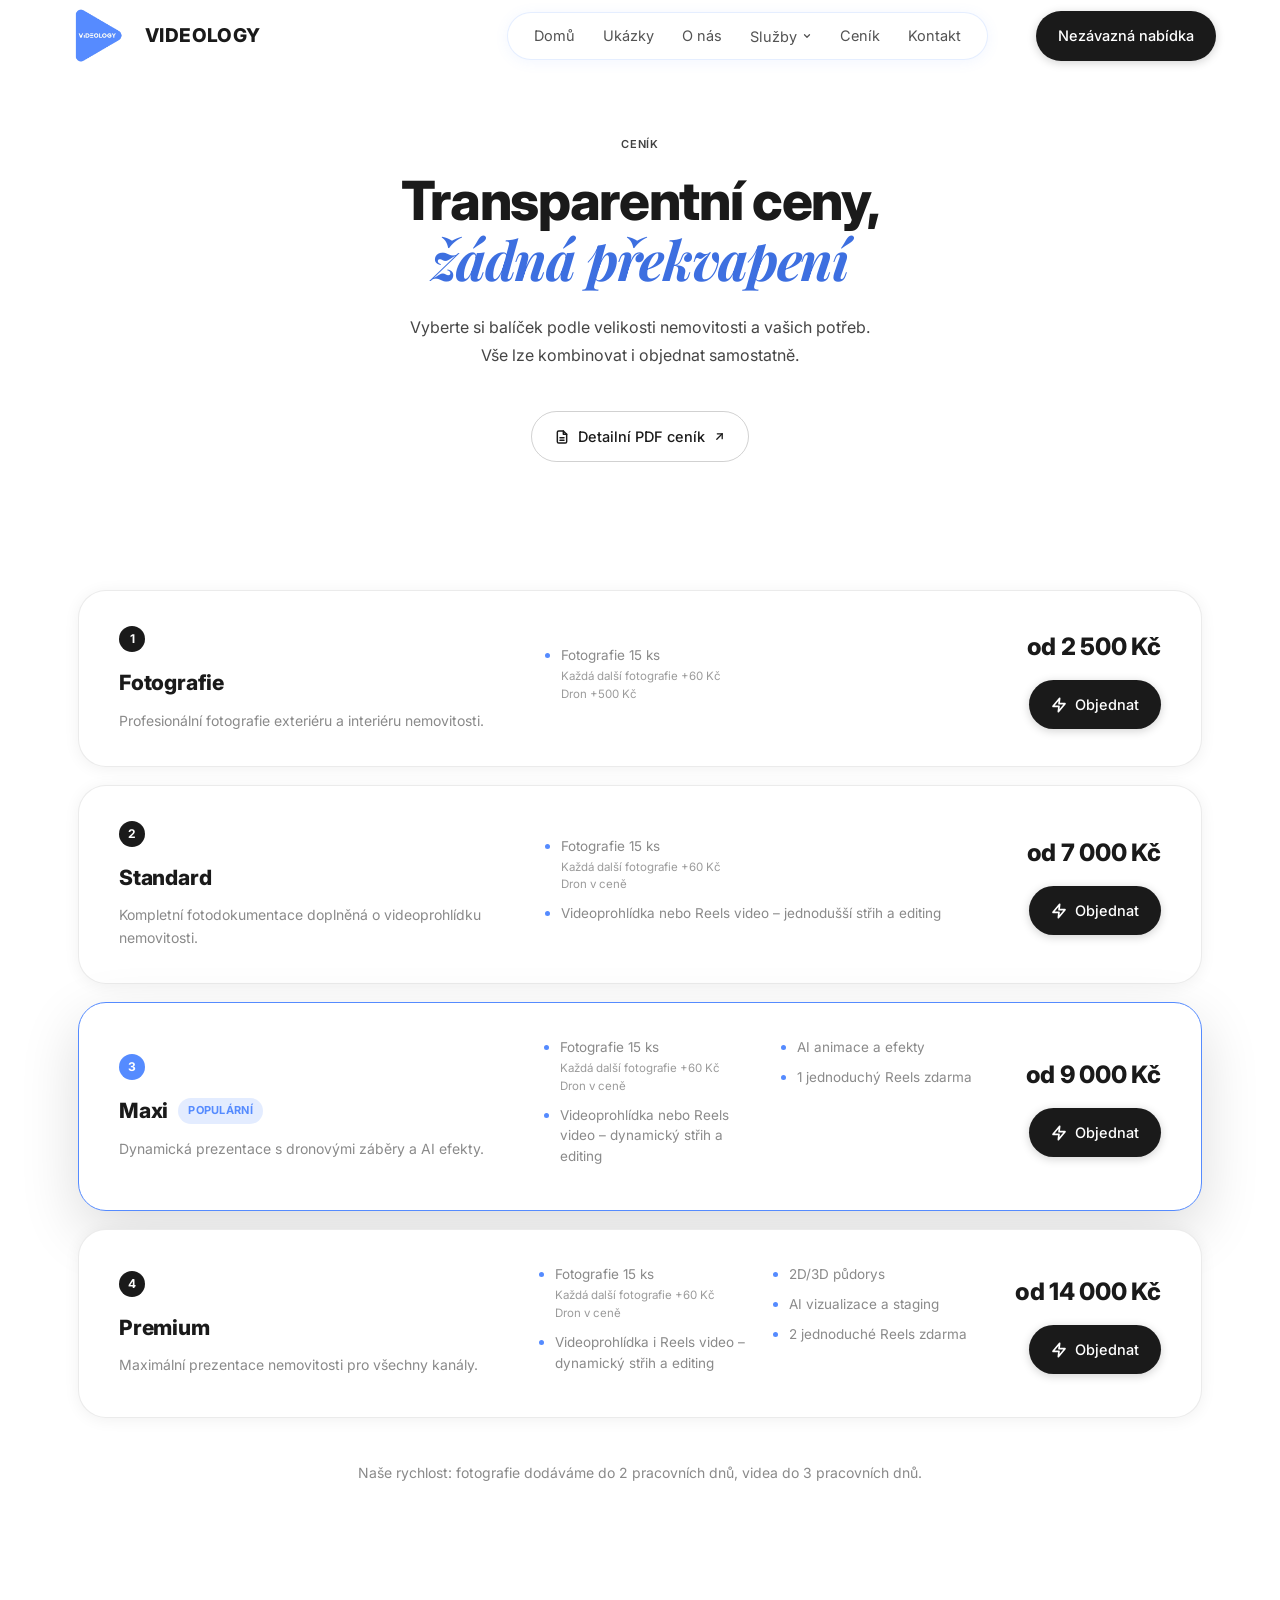
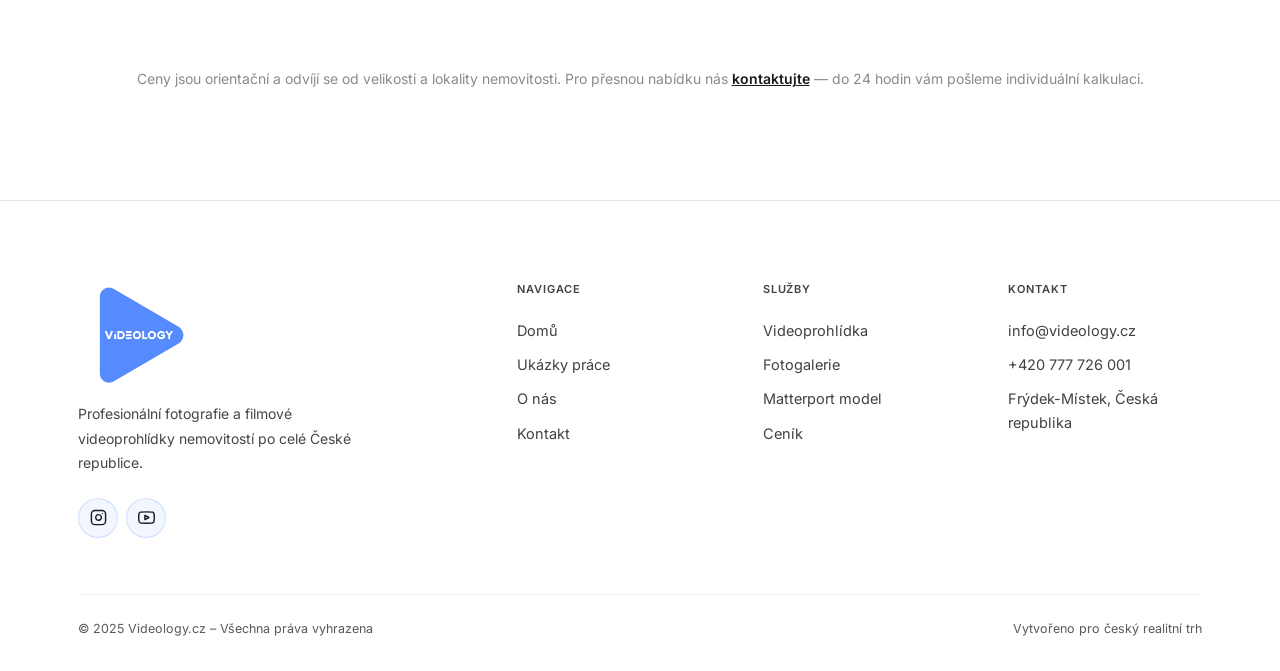
==== commit 2451e115: "Revise PDF price list and matching site copy - Fotografie now gets its own "Balíček 01" header like " ====
--- a/cenik.html
+++ b/cenik.html
@@ -80,7 +80,7 @@
             <p>Profesionální fotografie exteriéru a interiéru nemovitosti.</p>
           </div>
           <ul class="plan-row-features">
-            <li>Fotografie 15 ks<span class="plan-row-note">Každá další fotografie +60 Kč<br>Dron v ceně</span></li>
+            <li>Fotografie 15 ks<span class="plan-row-note">Každá další fotografie +60 Kč<br>Dron +500 Kč</span></li>
           </ul>
           <div class="plan-row-cta">
             <div class="plan-row-price">od 2 500 Kč</div>
@@ -154,7 +154,7 @@
         </div>
       </div>
 
-      <p class="pricing-note fade-up">Naše rychlost: fotografie dodáváme do 2 pracovních dnů, videa do 5 pracovních dnů.</p>
+      <p class="pricing-note fade-up">Naše rychlost: fotografie dodáváme do 2 pracovních dnů, videa do 3 pracovních dnů.</p>
     </div>
   </section>
 
--- a/css/style.css
+++ b/css/style.css
@@ -1211,7 +1211,7 @@
 .cal-weekdays,
 .cal-grid {
   display: grid;
-  grid-template-columns: repeat(7, 1fr);
+  grid-template-columns: repeat(7, minmax(0, 1fr));
   gap: 6px;
 }
 .cal-weekdays { margin-bottom: 6px; }
@@ -1229,12 +1229,17 @@
 .cal-day {
   aspect-ratio: 1 / 0.56;
   min-height: 46px;
+  padding: 0;
+  display: flex;
+  align-items: center;
+  justify-content: center;
   border-radius: 12px;
   border: 1.5px solid rgba(85, 139, 255, 0.16);
   background: #fff;
   font-family: var(--font);
   font-size: 15px;
   font-weight: 600;
+  white-space: nowrap;
   color: var(--dark);
   cursor: pointer;
   box-shadow: 0 1px 0 rgba(0, 0, 0, 0.04);
@@ -1812,12 +1817,13 @@
    ═══════════════════════════════════════════════════════ */
 @media (max-width: 1024px) {
   .plan-row {
-    grid-template-columns: 1fr;
+    grid-template-columns: minmax(0, 1fr);
     gap: 20px;
     padding: 28px 24px;
   }
-  .plan-row-cta { flex-direction: row; align-items: center; justify-content: space-between; width: 100%; }
+  .plan-row-cta { flex-direction: row; flex-wrap: wrap; align-items: center; justify-content: space-between; width: 100%; }
   .plan-row-features { columns: 1; }
+  .plan-row-features li:nth-child(2) { break-after: auto; -webkit-column-break-after: auto; }
   .stats-grid    { grid-template-columns: repeat(2, 1fr); }
   .footer-grid   { grid-template-columns: 1fr 1fr; gap: 36px; }
   .result-card   { flex-basis: calc((100% - 32px) / 3); }
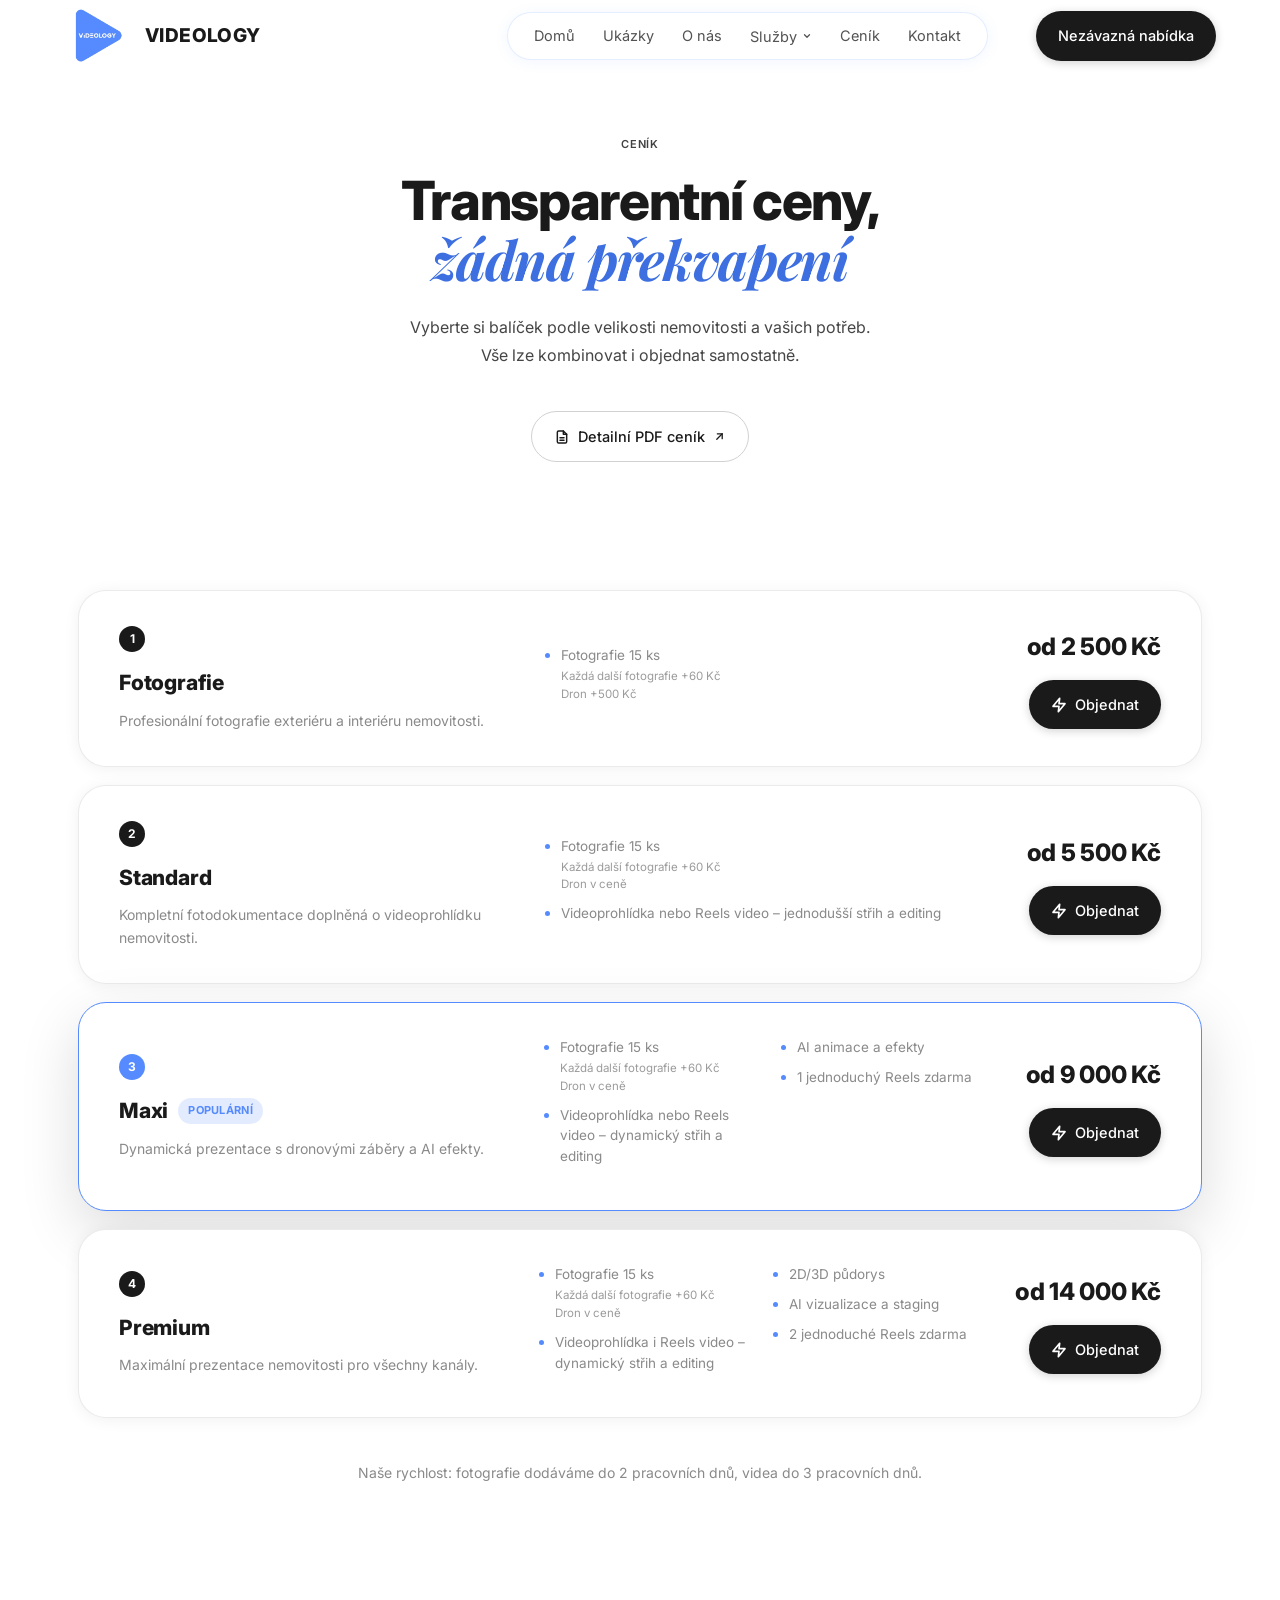
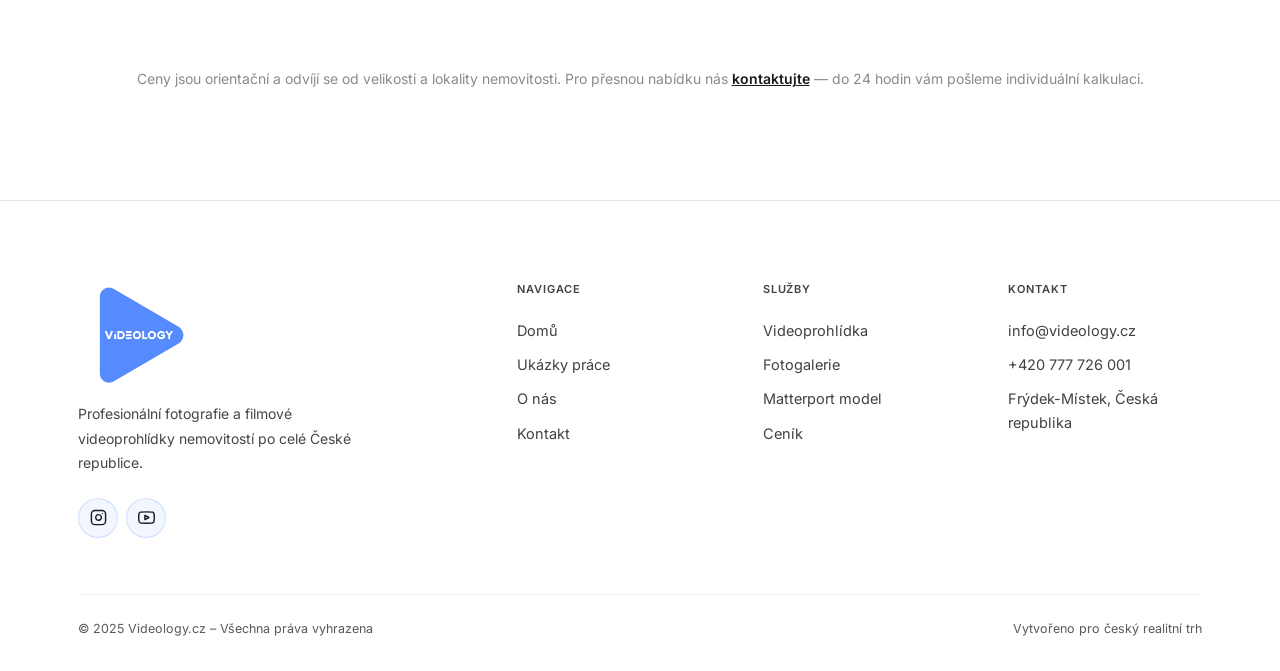
==== commit 1ff152fe: "Update Standard package prices Standard is no longer an even 1 000 Kč step per property type: Pozeme" ====
--- a/cenik.html
+++ b/cenik.html
@@ -102,7 +102,7 @@
             <li>Videoprohlídka nebo Reels video – jednodušší střih a editing</li>
           </ul>
           <div class="plan-row-cta">
-            <div class="plan-row-price">od 7 000 Kč</div>
+            <div class="plan-row-price">od 5 500 Kč</div>
             <a href="index.html#kontakt" class="btn btn-dark plan-order-btn" data-package="Standard">
               <svg width="16" height="16" viewBox="0 0 24 24" fill="none" stroke="currentColor" stroke-width="2.5" stroke-linecap="round" stroke-linejoin="round"><polygon points="13 2 3 14 12 14 11 22 21 10 12 10 13 2"/></svg>
               Objednat
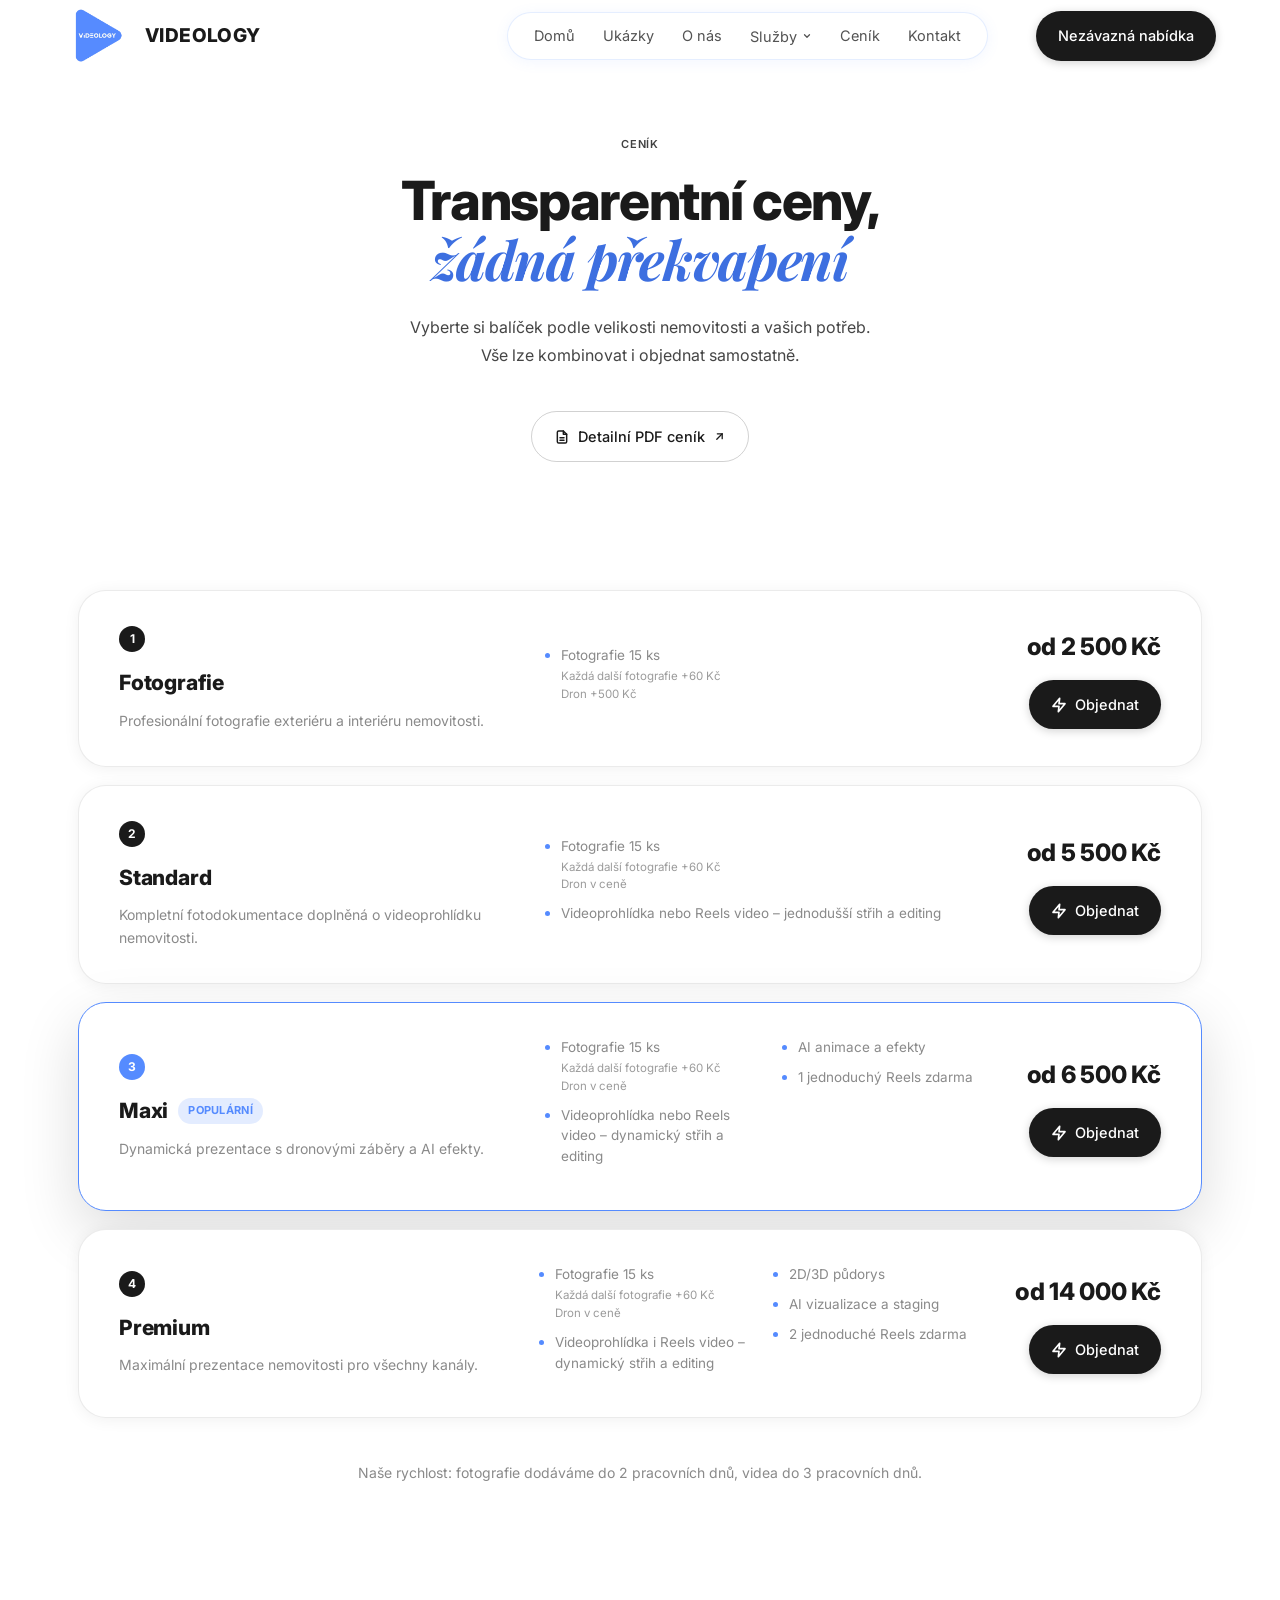
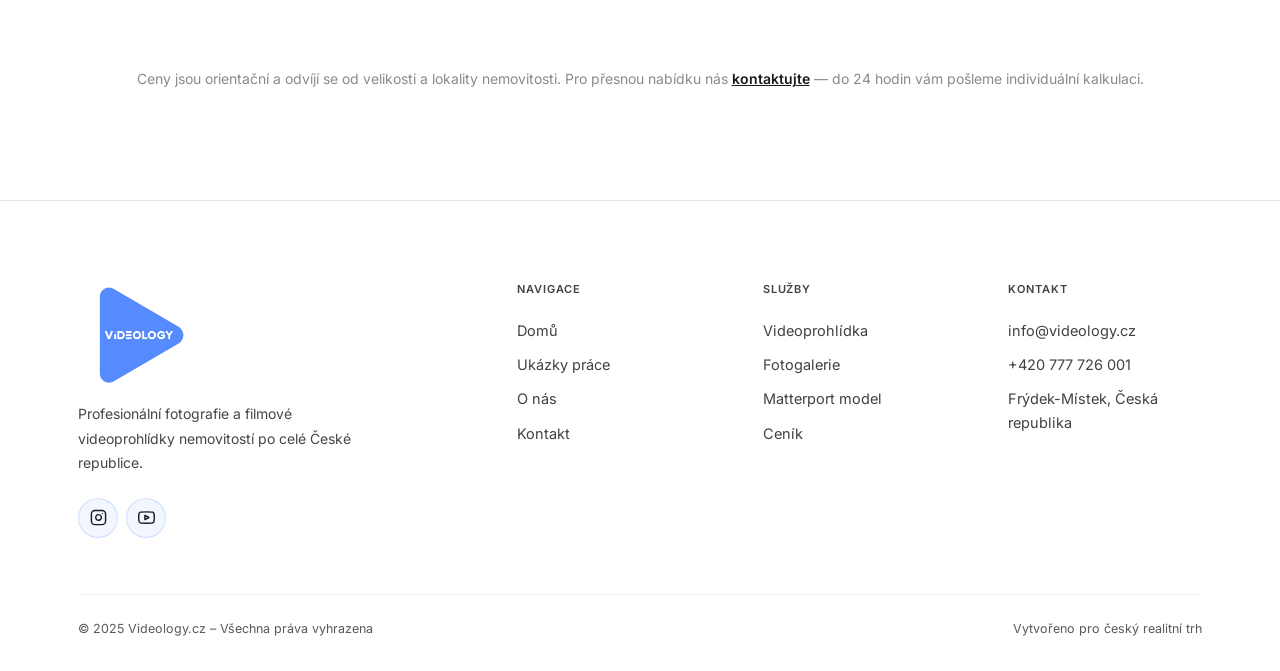
==== commit f47191f1: "Update Maxi package prices Pozemek 6 500 Kč, Byt 7 500 Kč, Rodinný dům 9 000 Kč. Headline "od" price" ====
--- a/cenik.html
+++ b/cenik.html
@@ -123,7 +123,7 @@
             <li>1 jednoduchý Reels zdarma</li>
           </ul>
           <div class="plan-row-cta">
-            <div class="plan-row-price">od 9 000 Kč</div>
+            <div class="plan-row-price">od 6 500 Kč</div>
             <a href="index.html#kontakt" class="btn btn-dark plan-order-btn" data-package="Maxi">
               <svg width="16" height="16" viewBox="0 0 24 24" fill="none" stroke="currentColor" stroke-width="2.5" stroke-linecap="round" stroke-linejoin="round"><polygon points="13 2 3 14 12 14 11 22 21 10 12 10 13 2"/></svg>
               Objednat
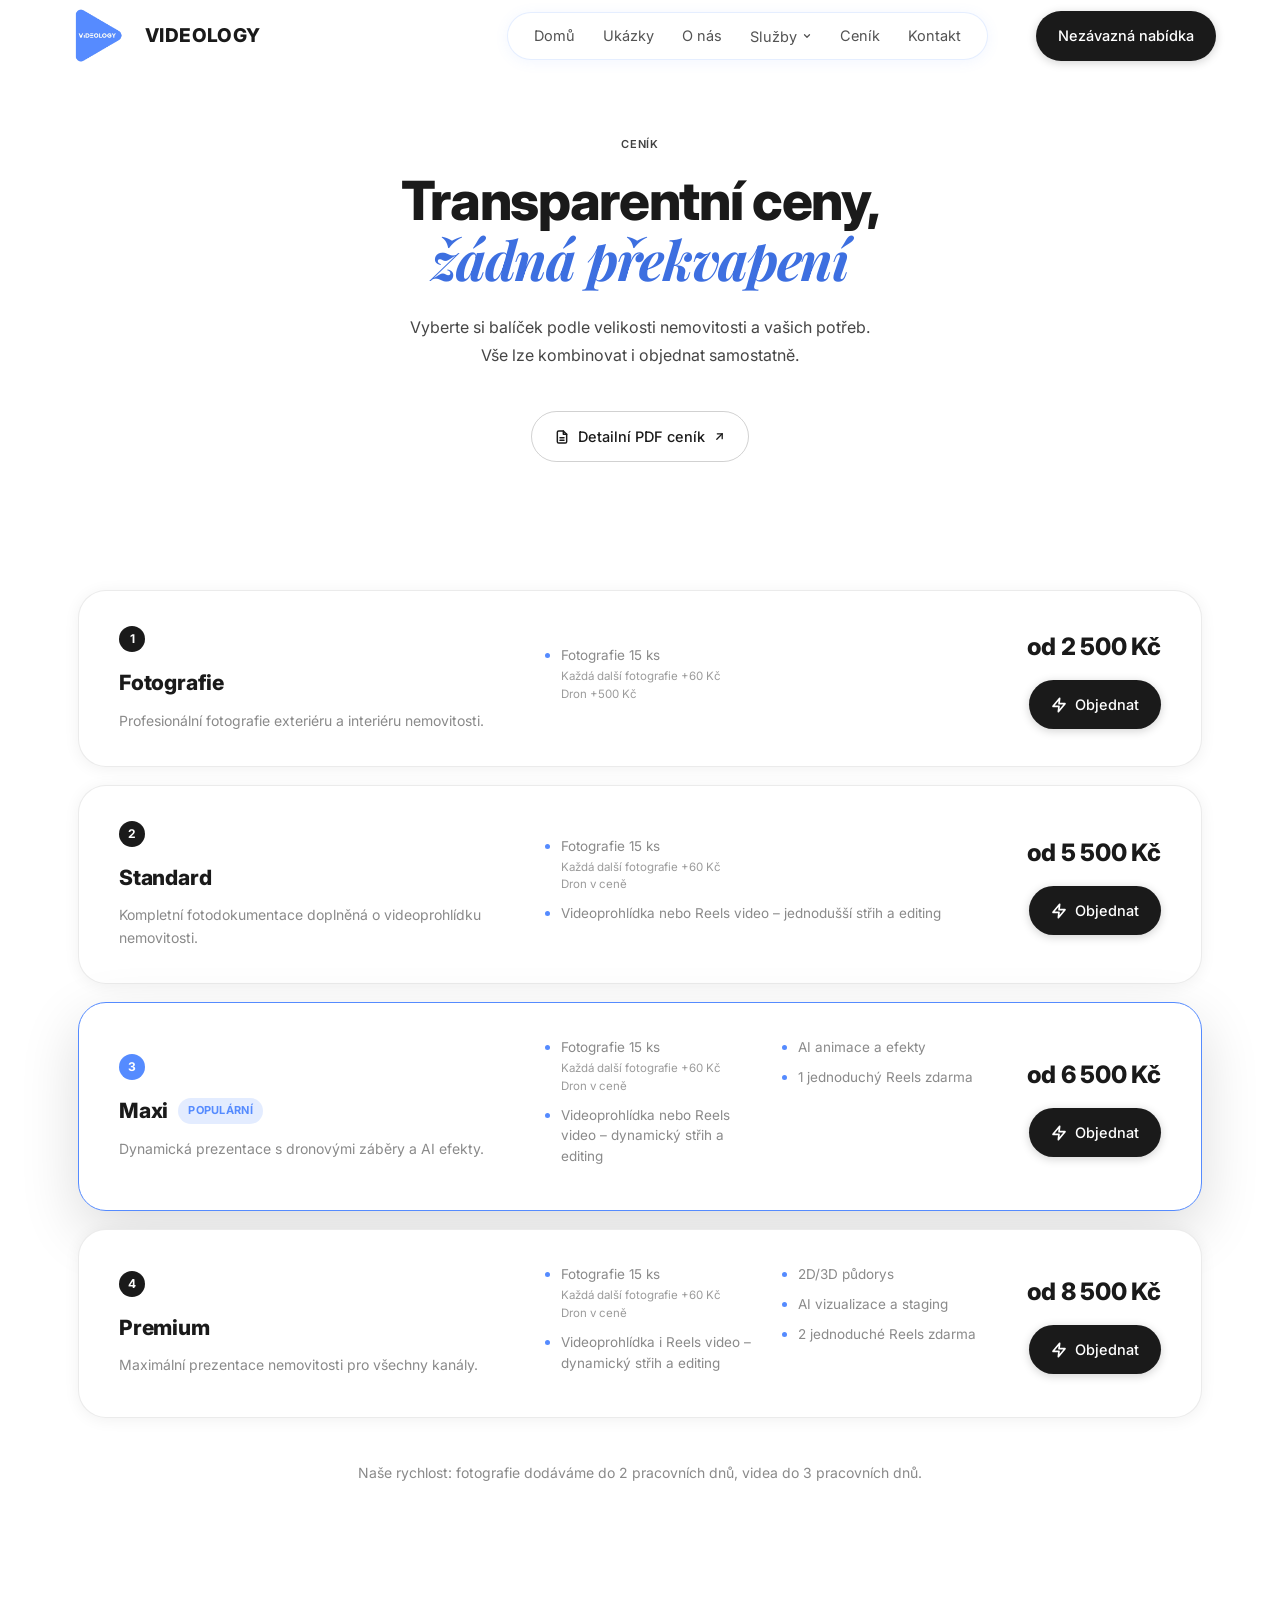
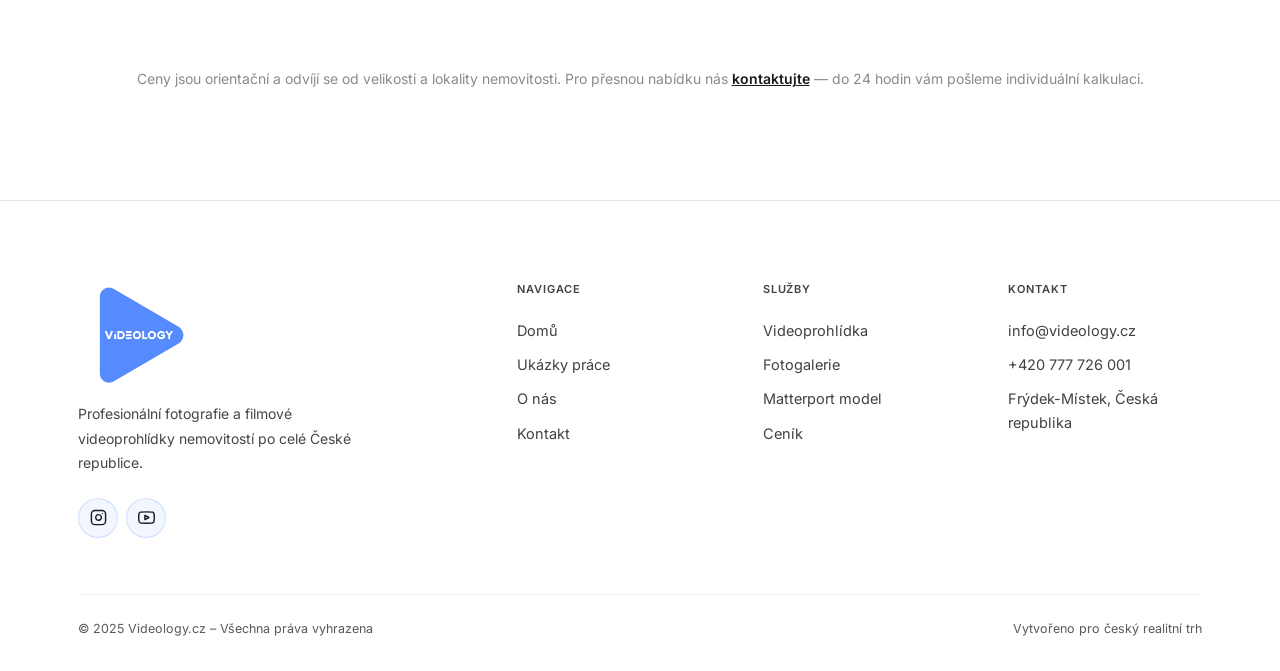
==== commit e02ec415: "Update Premium package prices Pozemek 8 500 Kč, Byt 9 500 Kč, Rodinný dům 11 000 Kč. Headline "od" p" ====
--- a/cenik.html
+++ b/cenik.html
@@ -145,7 +145,7 @@
             <li>2 jednoduché Reels zdarma</li>
           </ul>
           <div class="plan-row-cta">
-            <div class="plan-row-price">od 14 000 Kč</div>
+            <div class="plan-row-price">od 8 500 Kč</div>
             <a href="index.html#kontakt" class="btn btn-dark plan-order-btn" data-package="Premium">
               <svg width="16" height="16" viewBox="0 0 24 24" fill="none" stroke="currentColor" stroke-width="2.5" stroke-linecap="round" stroke-linejoin="round"><polygon points="13 2 3 14 12 14 11 22 21 10 12 10 13 2"/></svg>
               Objednat
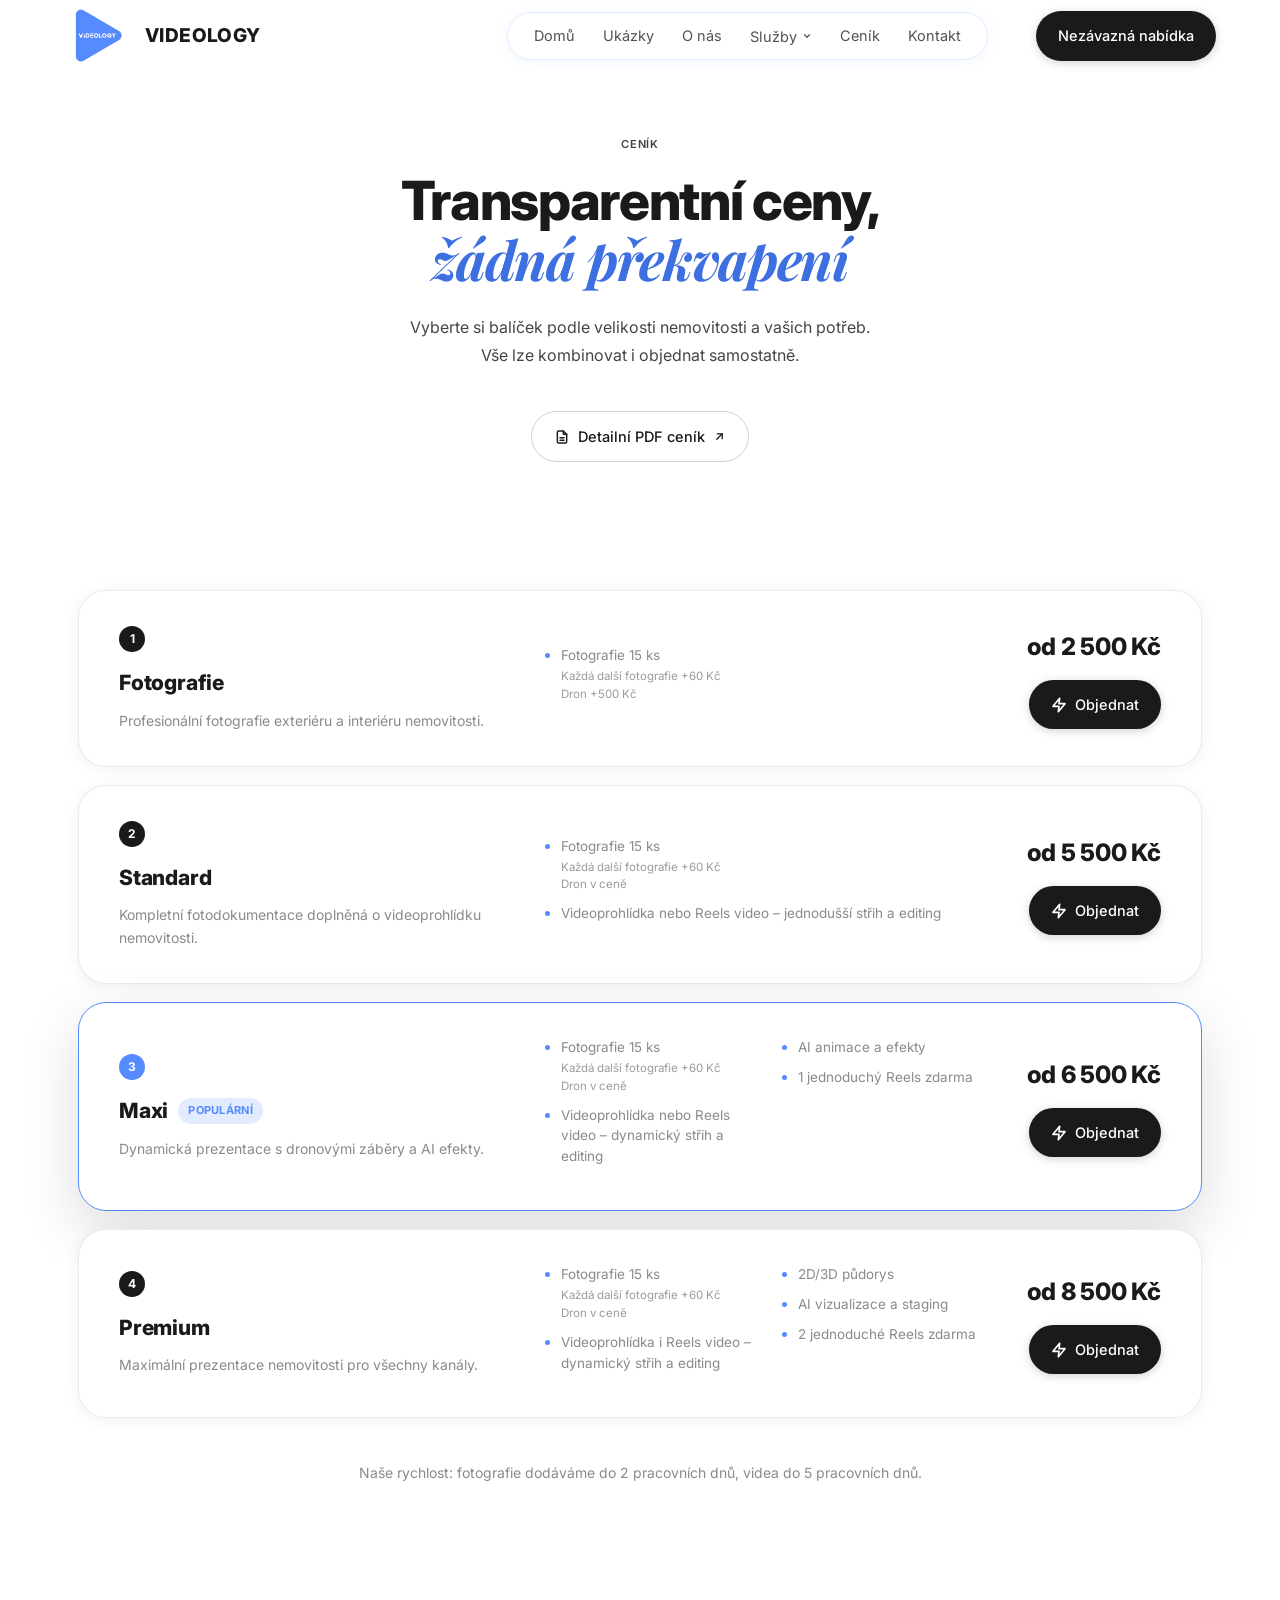
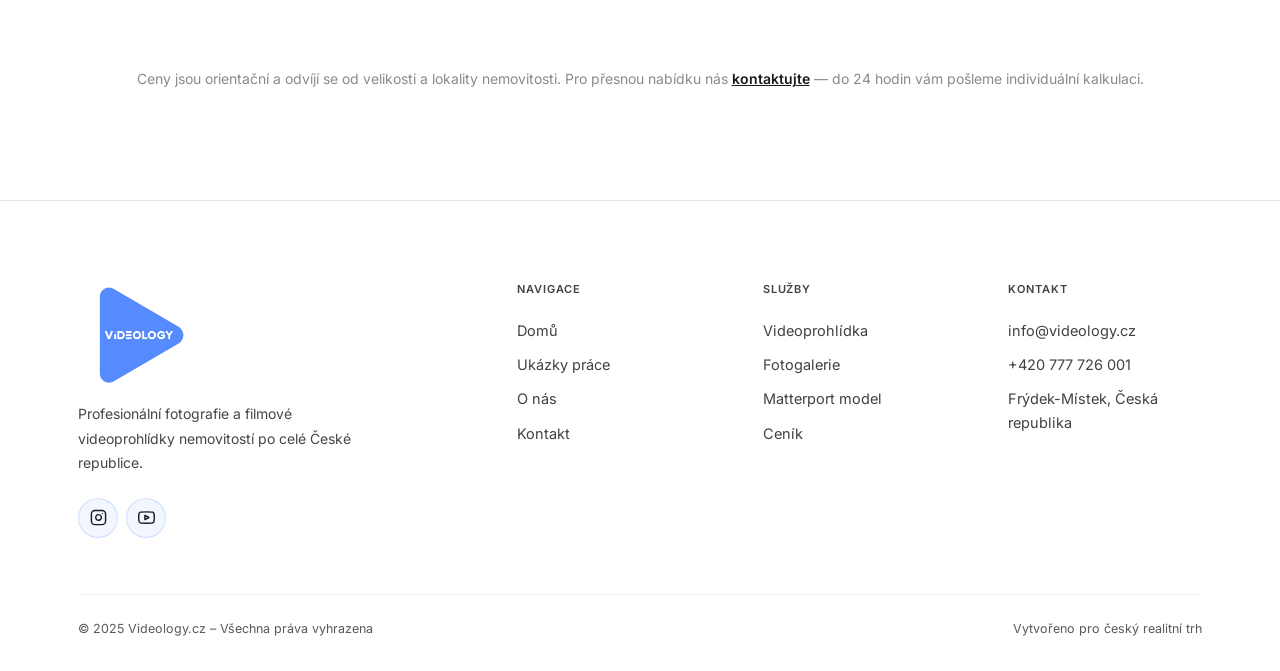
==== commit de56d09b: "Polish PDF price list: per-page drone box, delivery time, badge color - Premium's price badge is blu" ====
--- a/cenik.html
+++ b/cenik.html
@@ -154,7 +154,7 @@
         </div>
       </div>
 
-      <p class="pricing-note fade-up">Naše rychlost: fotografie dodáváme do 2 pracovních dnů, videa do 3 pracovních dnů.</p>
+      <p class="pricing-note fade-up">Naše rychlost: fotografie dodáváme do 2 pracovních dnů, videa do 5 pracovních dnů.</p>
     </div>
   </section>
 
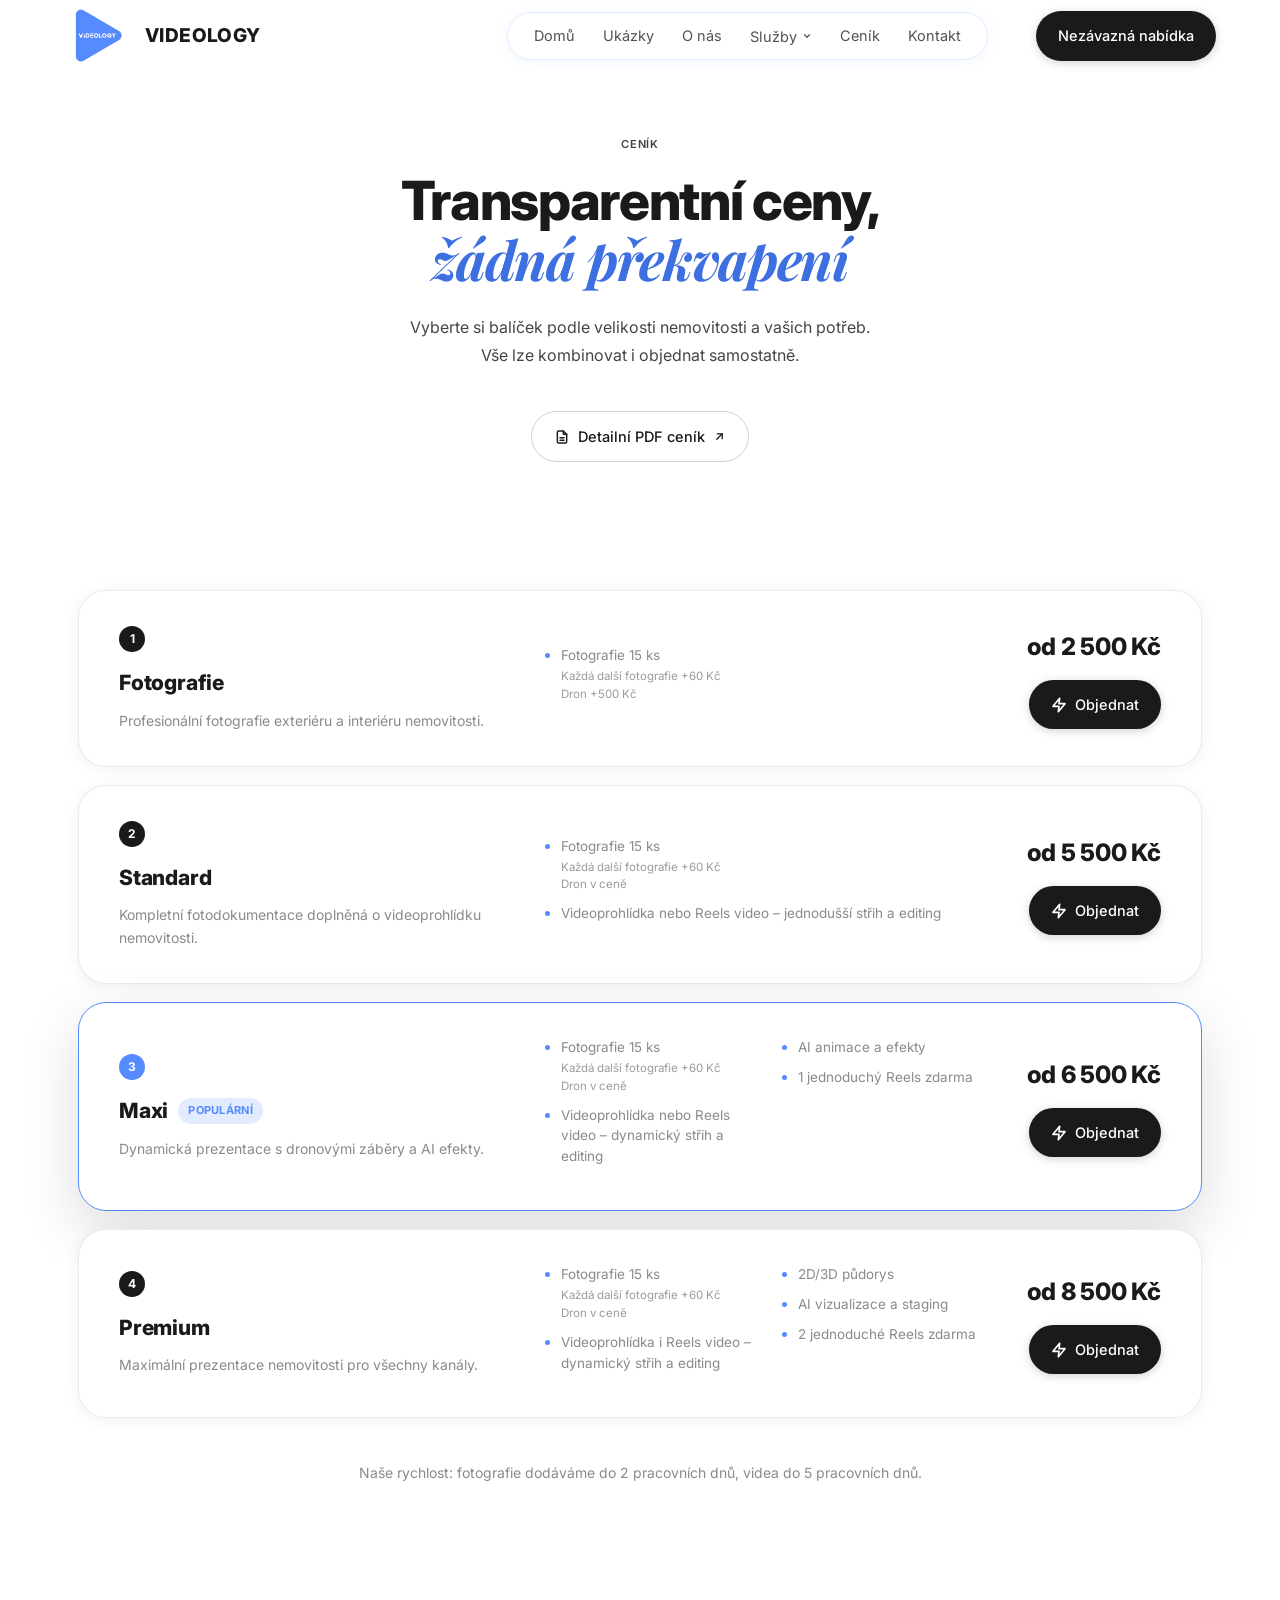
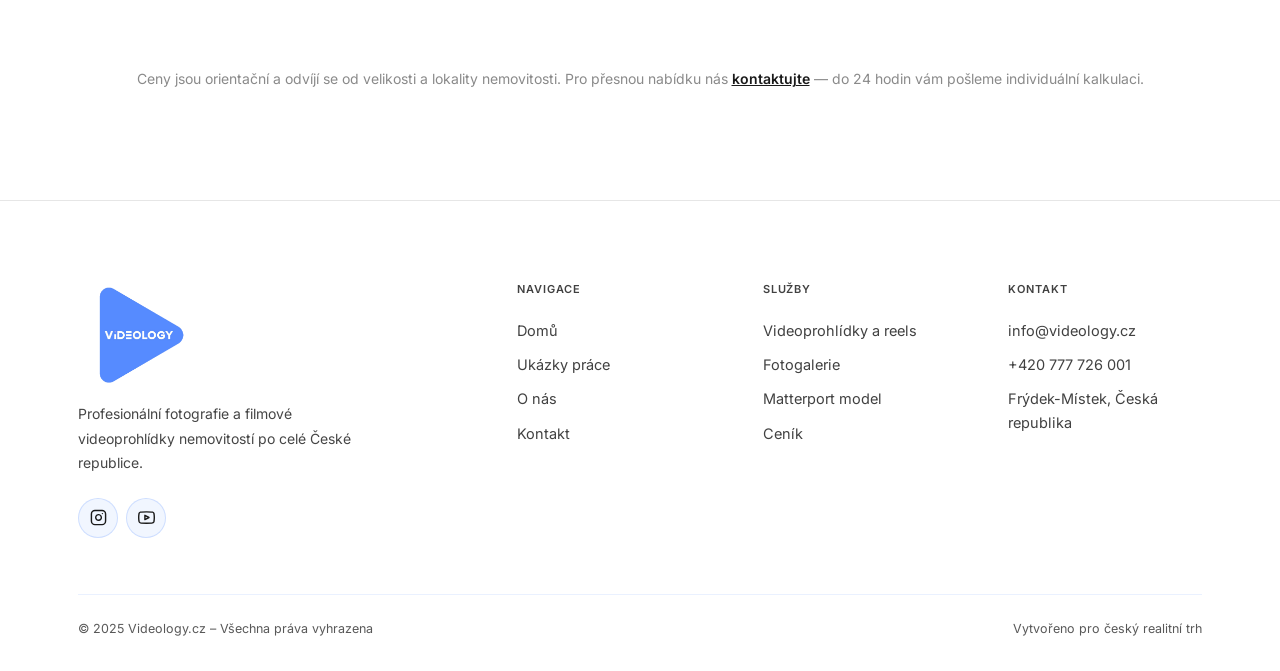
==== commit dedc5090: "Rename "Videoprohlídka" nav to "Videoprohlídky a reels", add show-more link Add "Zobrazit více" butt" ====
--- a/cenik.html
+++ b/cenik.html
@@ -30,7 +30,7 @@
             <svg width="10" height="10" viewBox="0 0 24 24" fill="none" stroke="currentColor" stroke-width="3" stroke-linecap="round" stroke-linejoin="round"><polyline points="6 9 12 15 18 9"/></svg>
           </button>
           <div class="nav-dropdown-menu">
-            <a href="videoprohlidka.html">Videoprohlídka</a>
+            <a href="videoprohlidka.html">Videoprohlídky a reels</a>
             <a href="fotogalerie.html">Fotogalerie</a>
             <a href="virtualni-model.html">Matterport model</a>
           </div>
@@ -197,7 +197,7 @@
 
         <div class="footer-col">
           <h4>Služby</h4>
-          <a href="videoprohlidka.html">Videoprohlídka</a>
+          <a href="videoprohlidka.html">Videoprohlídky a reels</a>
           <a href="fotogalerie.html">Fotogalerie</a>
           <a href="virtualni-model.html">Matterport model</a>
           <a href="cenik.html">Ceník</a>
--- a/css/style.css
+++ b/css/style.css
@@ -741,6 +741,8 @@
 .results-arrow--prev { left: -24px; }
 .results-arrow--next { right: -24px; }
 
+.results-more { text-align: center; margin-top: 40px; }
+
 .card-handle {
   position: absolute;
   bottom: 18px;
@@ -1031,7 +1033,7 @@
 
 .stats-grid {
   display: grid;
-  grid-template-columns: repeat(4, 1fr);
+  grid-template-columns: repeat(3, 1fr);
   gap: 32px;
 }
 
